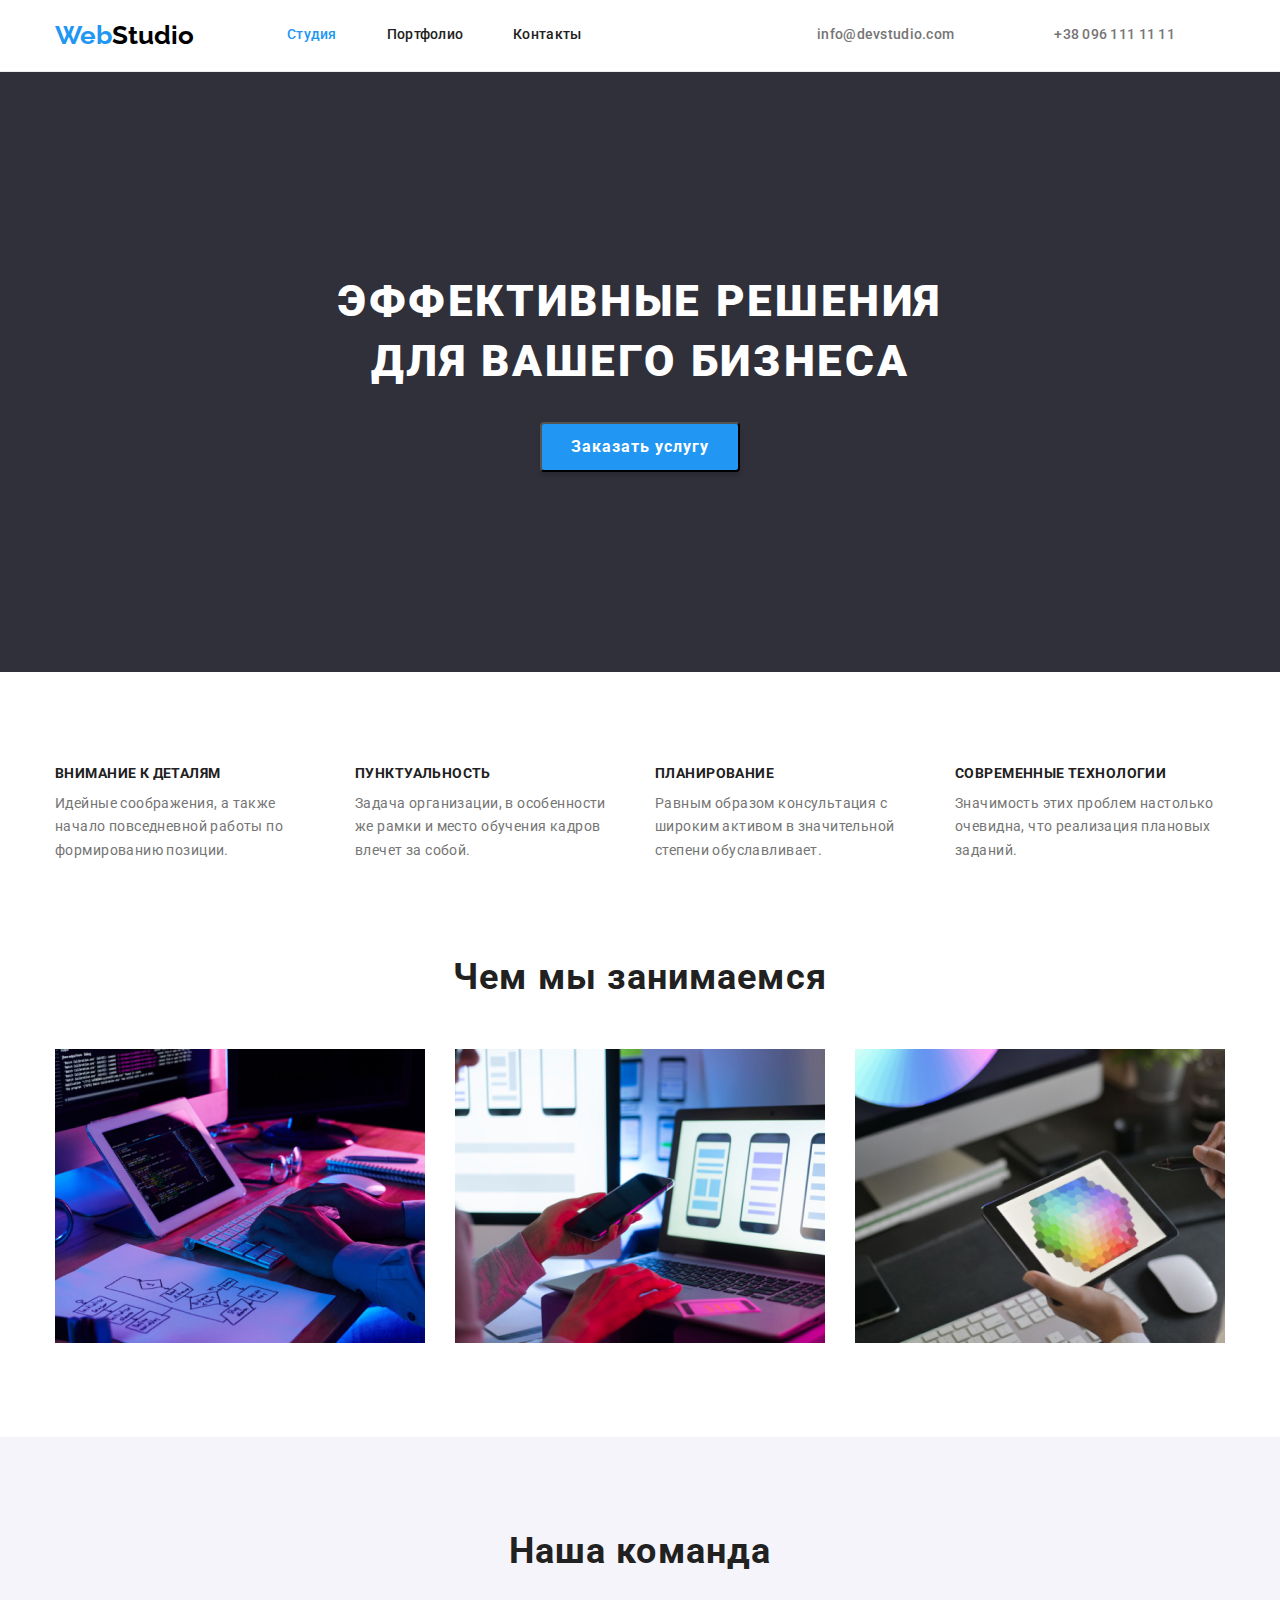
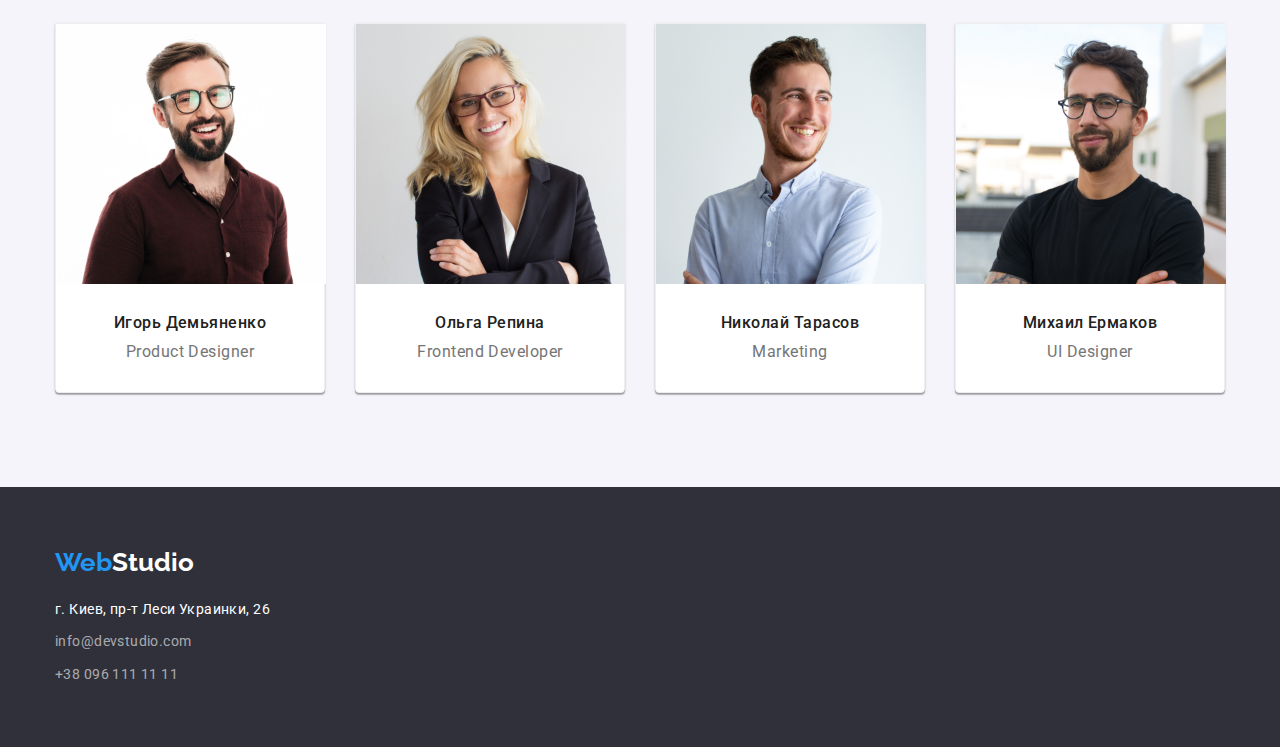
==== index.html @ 063180b9 "добавила свг" ====
<!DOCTYPE html>
<html lang="ru">

<head>
    <meta charset="UTF-8">
    <meta http-equiv="X-UA-Compatible" content="IE=edge">
    <meta name="viewport" content="width=device-width, initial-scale=1.0">
    <title>Document</title>
    <link rel="preconnect" href="https://fonts.googleapis.com">
    <link rel="preconnect" href="https://fonts.gstatic.com" crossorigin>
    <link
        href="https://fonts.googleapis.com/css2?family=Raleway:wght@700&family=Roboto:wght@400;500;700;900&display=swap"
        rel="stylesheet">
    <link rel="stylesheet"
        href="https://cdnjs.cloudflare.com/ajax/libs/modern-normalize/1.1.0/modern-normalize.min.css">
    <link rel="stylesheet" href="./css/styles.css">
</head>

<body>
    <!--Шапка-->
    <header class="header hdr">
        <div class="container main-nav">
            <nav class="navigation">
                <a class="logo" href="./index.html">Web<span class="logo2">Studio</span></a>
                <!--Навигация-->
                <ul class="site-nav list">
                    <li class="item"><a class="link element" href="./index.html"><span
                                class="item-link">Студия</span></a></li>
                    <li class="item"><a class="link element" href="./portfolio.html">Портфолио</a></li>
                    <li class="item"><a class="link element" href="">Контакты</a></li>
                </ul>
            </nav>
            <ul class="list-contact">
                <li class="link-contact"><a class="element" href="mailto:info@devstudio.com">info@devstudio.com</a></li>
                <li class="link-contact"><a class="element" href="tel:+380961111111">+38 096 111 11 11</a> </li>
            </ul>
        </div>

    </header>
    <!--Уникальный контент стр-->
    <main>
        <section class="hero">
            <div class="container">
                <h1 class="style-title">Эффективные решения </br> для вашего бизнеса</h1>
                <button class="btn-hero" type="button">Заказать услугу</button>
            </div>
        </section>
        </div>
        <section class="asset-section">
            <div class="container">
                <ul class="list asset">
                    <li class="item-asset">
                        <h3 class="item-title">Внимание к деталям</h3>
                        <p class="item-text">Идейные соображения, а также начало повседневной работы по формированию
                            позиции.</p>
                    </li>
                    <li class="item-asset">
                        <h3 class="item-title">Пунктуальность</h3>
                        <p class="item-text">Задача организации, в особенности же рамки и место обучения кадров влечет
                            за собой.</p>
                    </li>
                    <li class="item-asset">
                        <h3 class="item-title">Планирование</h3>
                        <p class="item-text">Равным образом консультация с широким активом в значительной степени
                            обуславливает.</p>
                    </li>
                    <li class="item-asset">
                        <h3 class="item-title">Современные технологии</h3>
                        <p class="item-text">Значимость этих проблем настолько очевидна, что реализация плановых
                            заданий.</p>
                    </li>
                </ul>
            </div>
        </section>
        <section>
            <div class="container">
                <h2 class="title-work">Чем мы занимаемся</h2>
                <div class="list-work">
                    <ul class="list asset">
                        <li class="item item-work">
                            <img class="" src="./images/img.jpg" alt="пример1" width="370">
                        </li>
                        <li class="item item-work">
                            <img class="" src="./images/img1.jpg" alt="пример2" width="370">
                        </li>
                        <li class="item item-work">
                            <img class="" src="./images/img2.jpg" alt="пример3" width="370">
                        </li>
                    </ul>
                </div>
            </div>
        </section>
        <section class="team-container">
            <div class="container">
                <h2 class="title-team">Наша команда</h2>

                <ul class="list flex-name">
                    <li class="item flex-border">
                        <img src="./images/imgk1.jpg" alt="ИгорьДемьяненко" width="270">
                        <div class="command-name">
                            <h3 class="list-name">Игорь Демьяненко</h3>
                            <p class="list-professional">Product Designer</p>
                        </div>
                    </li>
                    <li class="item flex-border">
                        <img src="./images/imgk2.jpg" alt="ОльгаРепина" width="270">
                        <div class="command-name">
                            <h3 class="list-name">Ольга Репина</h3>
                            <p class="list-professional">Frontend Developer</p>
                        </div>
                    </li>
                    <li class="item flex-border">
                        <img src="./images/imgk3.jpg" alt="НиколайТарасов" width="270">
                        <div class="command-name">
                            <h3 class="list-name">Николай Тарасов</h3>
                            <p class="list-professional">Marketing</p>
                        </div>
                    </li>
                    <li class="item flex-border">
                        <img src="./images/imgk4.jpg" alt="МихаилЕрмаков" width="270">
                        <div class="command-name">
                            <h3 class="list-name">Михаил Ермаков</h3>
                            <p class="list-professional">UI Designer</p>
                        </div>
                    </li>
                </ul>
            </div>
        </section>
    </main>

    <!--Футер-->

    <footer class="footer">
        <div class="container">
            <a class="logo" href="./index.html">Web<span class="logo-footer">Studio</span></a>
            <address>
                <ul class="list-address">
                    <li class="item"><a class="footer-item-address" href="https://goo.gl/maps/hENirar2RaaybkNg7"
                            target="_blank" rel="noopener noreferrer">г. Киев, пр-т
                            Леси Украинки, 26</a></li>
                    <li class="item"><a class="footer-item-contacts"
                            href="mailto:info@devstudio.com">info@devstudio.com</a></li>
                    <li class="item"><a class="footer-item-contacts" href="tel:+380961111111">+38 096 111 11 11</a></li>
                </ul>
            </address>
        </div>
    </footer>

</body>

</html>
---- css/styles.css ----
:root {
    --main-font: 'Roboto', sans-serif;
    --background-clr: #ffffff;
    --background-clr-ftr: #2F303A;
    --blue-clr-element: #2196F3;
    --main-clr-: #212121;
}

body {
    font-family: var(--main-font),
        sans-serif;
    color: var(--main-clr-);
    margin: 0;
}

a {
    text-decoration: none;
}

ul {
    padding: 0;
    margin: 0;

    list-style: none;
}

h1,
h2,
h3,
h4,
h5,
h6,
p {
    margin: 0;
}

header {
    border-bottom: 1px solid #ECECEC;
}

html {
    box-sizing: border-box;
}

*,
*::before,
*::after {
    box-sizing: inherit;
}

/* контейнер */
.container {
    width: 1200px;
    padding-left: 15px;
    padding-right: 15px;
    margin: 0 auto;


}

.portfolio {
    padding-top: 100px;
    padding-bottom: 94px;
}

.list-flex {
    display: flex;
    flex-wrap: wrap;
    margin-left: -30px;
    margin-top: -30px;
}

.list-flex>.flex-element {
    margin-left: 30px;
    margin-top: 30px;
    width: 370px;
    box-sizing: border-box;
    border: 1px solid #eeeeee
}

.item-progect {
    padding-top: 24px;
    padding-right: auto;
    padding-bottom: 20px;
    padding-left: 24px;

}

.container.list-asset {
    padding-top: 94px;
    padding-bottom: 94px;
}

.header {
    background-color: var(--background-clr)
}

.hdr {
    padding-top: 20px;
    padding-bottom: 20px;
}

.list {
    margin-top: 0px;
    margin-bottom: 0px;
    padding: 0px;
    display: flex;
    list-style: none;

}

.list-work {
    padding-bottom: 94px;
}

.item-work {
    width: 370px;
    display: inline-block;
}

.item-asset {
    width: 270px;
    padding-right: auto;
    padding-left: auto;
}

.asset {
    justify-content: space-between;
}

.asset-section {
    padding-top: 94px;
    padding-bottom: 94px;
}

.site-nav {
    display: flex;
}

.site-nav .list {
    display: flex;
    margin-right: 50px;
}

.site-nav .item {
    display: block;
}

.site-nav .item:not(:last-child) {
    margin-right: 50px;
}

.item {
    list-style: none;
}

/* лого */
.logo {
    font-family: 'Raleway';
    font-weight: 700;
    font-size: 26px;
    line-height: 1.19;
    color: #2196F3;
    text-decoration: none;
    margin-right: 93px;
}

.logo2 {
    color: #000;
}

/* шапка */
.site-nav .link {
    display: block;
    color: var(--main-clr-);
    font-weight: 500;
    font-size: 14px;
    line-height: 1.14;
    letter-spacing: 0.02em;
    text-decoration: none;
    text-transform: capitalize;
}

.main-nav {
    display: flex;
    align-items: center;
}

.navigation {
    display: flex;
    align-items: center;
}

.not-visible {
    visibility: hidden;
}

.item-link {
    color: #2196F3;
}

.link-contact {
    font-weight: 500;
    font-size: 14px;
    line-height: 1.14;
    letter-spacing: 0.02em;
    color: #757575;
    text-decoration: none;
    list-style: none;
    margin-right: 50px;
}

.list-contact {
    display: flex;
    align-items: center;
    margin-left: auto;
    margin-top: 0px;
    margin-bottom: 0px;
    padding-left: 0px;
}

.list-contact .link-contact+.link-contact {
    margin-left: 50px;
}

/* кнопки */

.btn-portfolio {
    display: inline-block;
    background: #F5F4FA;
    border-radius: 4px;
    font-weight: 500;
    font-size: 16px;
    line-height: 1.62;
    text-align: center;
    letter-spacing: 0.03em;
    color: #212121;
    text-decoration: none;
    font-family: inherit;
    cursor: pointer;
    padding: 6px 22px;
    border: none;
    margin-left: 8px;

}

.btn-portfolio:focus {
    background-color: #2196F3;
    color: #FFFFFF;
}

.btn-portfolio:hover {
    background-color: #2196F3;
    color: #ffffff;

}


.list-button {
    list-style: none;
    display: flex;
    margin-bottom: 50px;
    align-items: center;
    justify-content: center;
}

.element:hover {
    font-family: var(--main-font);
    font-weight: 500;
    font-size: 14px;
    line-height: 1.14;
    letter-spacing: 0.02em;
    color: var(--blue-clr-element);
    text-decoration: none;
}

.element {
    color: #757575;
    text-decoration: none;

}


/* примеры работ */
.flex-border {
    display: inline-block;
    width: 270px;
    background-color: #ffffff;
    box-sizing: border-box;
    border: 1px solid #eeeeee;
    margin-right: 30px;
    text-align: center;
    align-items: center;
    box-shadow: 0px 1px 3px rgba(0, 0, 0, 0.12), 0px 1px 1px rgba(0, 0, 0, 0.14), 0px 2px 1px rgba(0, 0, 0, 0.2);
    border-radius: 0px 0px 4px 4px;

}

.flex-name {
    display: flex;
    justify-content: space-between;
}

.team-container {
    background-color: #F5F4FA;
    padding-top: 94px;
    padding-bottom: 94px;
}

img {
    display: block;
}

.item-work :not(:last-child) {
    margin-right: 0px;
}

.item-project {
    font-weight: 700;
    font-size: 18px;
    line-height: 2;
    letter-spacing: 0.06em;
    color: var(--main-clr-);
}

.item-option {
    font-size: 16px;
    line-height: 1.87;
    letter-spacing: 0.03em;
    color: #757575;
}

.title-work {
    font-weight: 700;
    font-size: 36px;
    line-height: 1.16;
    text-align: center;
    letter-spacing: 0.03em;
    color: var(--main-clr-);
    margin-top: 0px;
    margin-bottom: 50px;
}

.title-team {
    font-weight: 700;
    font-size: 36px;
    line-height: 1.16;
    text-align: center;
    letter-spacing: 0.03em;
    color: var(--main-clr-);
    margin: 0;
    margin-bottom: 50px;
}

.list-name {
    font-weight: 500;
    font-size: 16px;
    line-height: 1.18;
    letter-spacing: 0.03em;
    color: var(--main-clr-);
    margin-top: 0px;
    margin-bottom: 10px;
}

.list-professional {
    font-size: 16px;
    line-height: 1.18;
    letter-spacing: 0.03em;
    color: #757575;
    margin-top: 0px;
    margin-bottom: 0px;
}

.command-name {
    padding-top: 30px;
    padding-bottom: 30px;
}

/* главная */
.h1 {
    margin-left: auto;
    margin-right: auto;
}

.hero {
    background: #2F303A;
    margin-top: 0;
    margin-bottom: 0px;
    padding-top: 200px;
    padding-bottom: 200px;
    text-align: center;
}

.btn-hero {
    width: 200px;
    height: 50px;
    left: 700px;
    top: 430px;
    box-shadow: 0px 4px 4px rgba(0, 0, 0, 0.15);
    border-radius: 4px;
    background: var(--blue-clr-element);
    font-weight: 700;
    font-size: 16px;
    line-height: 1.87;
    text-align: center;
    align-items: center;
    display: inline-block;
    letter-spacing: 0.06em;
    color: #FFFFFF;
    margin-top: 30px;
    margin-left: auto;
    margin-right: auto;
}

.btn-hero:hover {
    font-weight: 500;
    font-size: 14px;
    line-height: 1.14;
    letter-spacing: 0.02em;
    background-color: #2196F3;
    text-decoration: none;
}

.btn-hero:focus {
    background-color: #2196F3;
    border-radius: 4px;
    font-weight: 500;
    font-size: 16px;
    line-height: 1.62;
    text-align: center;
    letter-spacing: 0.03em;
    color: #FFFFFF;
}

.style-title {
    font-weight: 900;
    font-size: 44px;
    line-height: 1.36;
    text-align: center;
    letter-spacing: 0.06em;
    text-transform: uppercase;
    color: #FFFFFF;
    margin-top: 0px;
    margin-right: auto;
    margin-left: auto;

}

/* достоинства */

.item-title {
    font-weight: 700;
    font-size: 14px;
    line-height: 1.14;
    letter-spacing: 0.03em;
    text-transform: uppercase;
    margin-top: 0px;
    margin-bottom: 10px;

    color: var(--main-clr-);
}

.item-text {
    font-size: 14px;
    line-height: 1.71;
    letter-spacing: 0.03em;
    color: #757575;
    margin-top: 0px;
    margin-bottom: 0px;
}

/* футер */
.footer {
    background: var(--background-clr-ftr);
    padding-top: 60px;
    padding-bottom: 60px;
}

.logo-footer {
    color: #ffffff;
}

address {
    font-style: normal;
}

.list-address {
    padding-left: 0px;
    margin-top: 20px;
    margin-bottom: 0px;
    text-align: left;

}

.list-address>.item:not(:last-child) {
    margin-bottom: 9px;
}

.footer-item-address {
    font-size: 14px;
    line-height: 1.71;
    letter-spacing: 0.03em;
    color: #FFFFFF;
    text-decoration: none;
}

.footer-item-contacts {
    font-style: normal;
    font-size: 14px;
    line-height: 1.71;
    letter-spacing: 0.03em;
    color: rgba(255, 255, 255, 0.6);
    text-decoration: none;
}
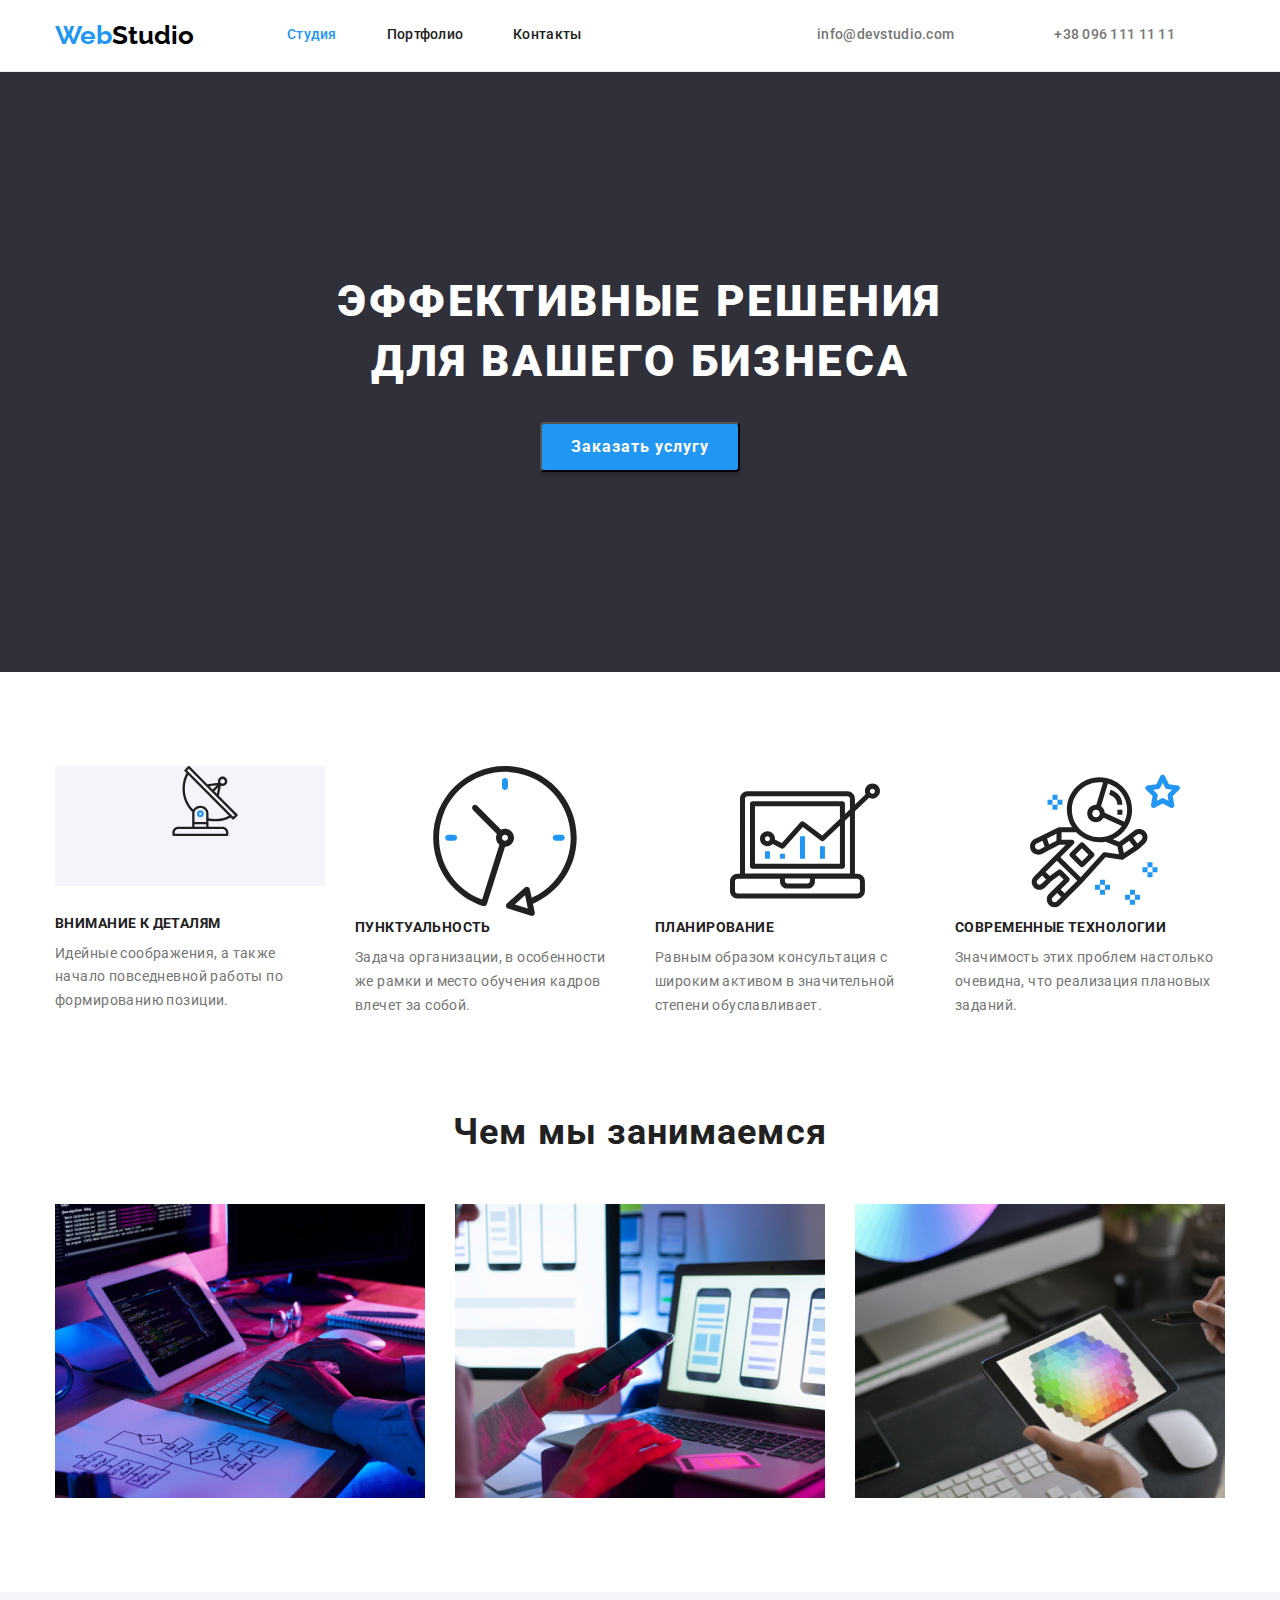
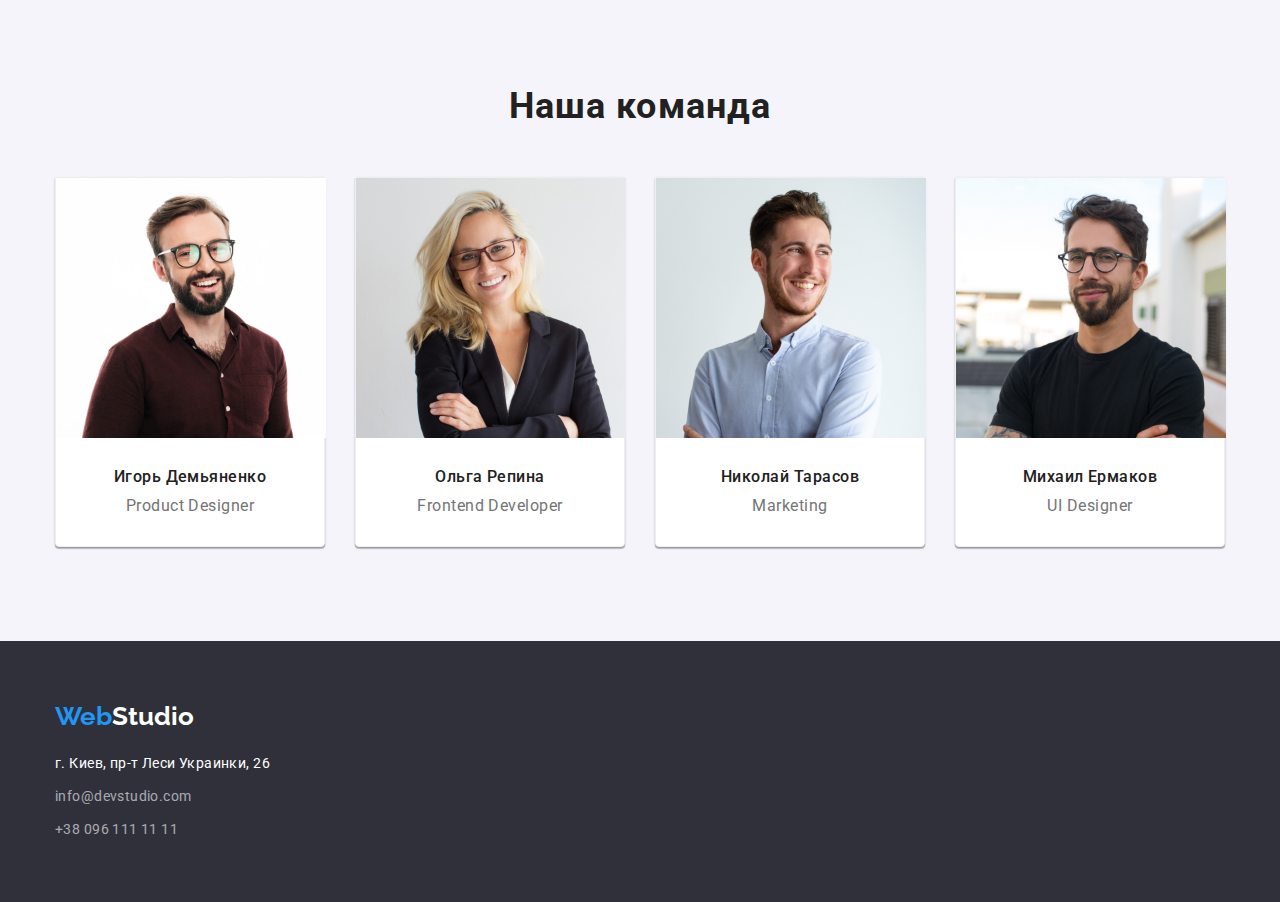
==== commit 7076fb87: "добавила спрайт" ====
--- a/index.html
+++ b/index.html
@@ -50,21 +50,35 @@
             <div class="container">
                 <ul class="list asset">
                     <li class="item-asset">
+                        <div class="icon">
+                        <svg class="icon-ant" whidth="65px" height="70px" >
+                            <use href="./images/symbol-defs.svg#icon-antenna-1" ></use>
+                        </svg>
+                        </div>
                         <h3 class="item-title">Внимание к деталям</h3>
                         <p class="item-text">Идейные соображения, а также начало повседневной работы по формированию
                             позиции.</p>
                     </li>
                     <li class="item-asset">
+                        <svg class="">
+                            <use href="./images/symbol-defs.svg#icon-clocknew-1"></use>
+                        </svg>
                         <h3 class="item-title">Пунктуальность</h3>
                         <p class="item-text">Задача организации, в особенности же рамки и место обучения кадров влечет
                             за собой.</p>
                     </li>
                     <li class="item-asset">
+                        <svg class="">
+                            <use href="./images/symbol-defs.svg#icon-diagram-1"></use>
+                        </svg>
                         <h3 class="item-title">Планирование</h3>
                         <p class="item-text">Равным образом консультация с широким активом в значительной степени
                             обуславливает.</p>
                     </li>
                     <li class="item-asset">
+                        <svg class="">
+                            <use href="./images/symbol-defs.svg#icon-astronaut-1"></use>
+                        </svg>
                         <h3 class="item-title">Современные технологии</h3>
                         <p class="item-text">Значимость этих проблем настолько очевидна, что реализация плановых
                             заданий.</p>
--- a/css/styles.css
+++ b/css/styles.css
@@ -122,6 +122,13 @@
     width: 270px;
     padding-right: auto;
     padding-left: auto;
+}
+/* иконки */
+.icon {
+    background-color:#F5F4FA;
+    width: 270px;
+    height: 120px;
+    margin-bottom: 30px;
 }
 
 .asset {
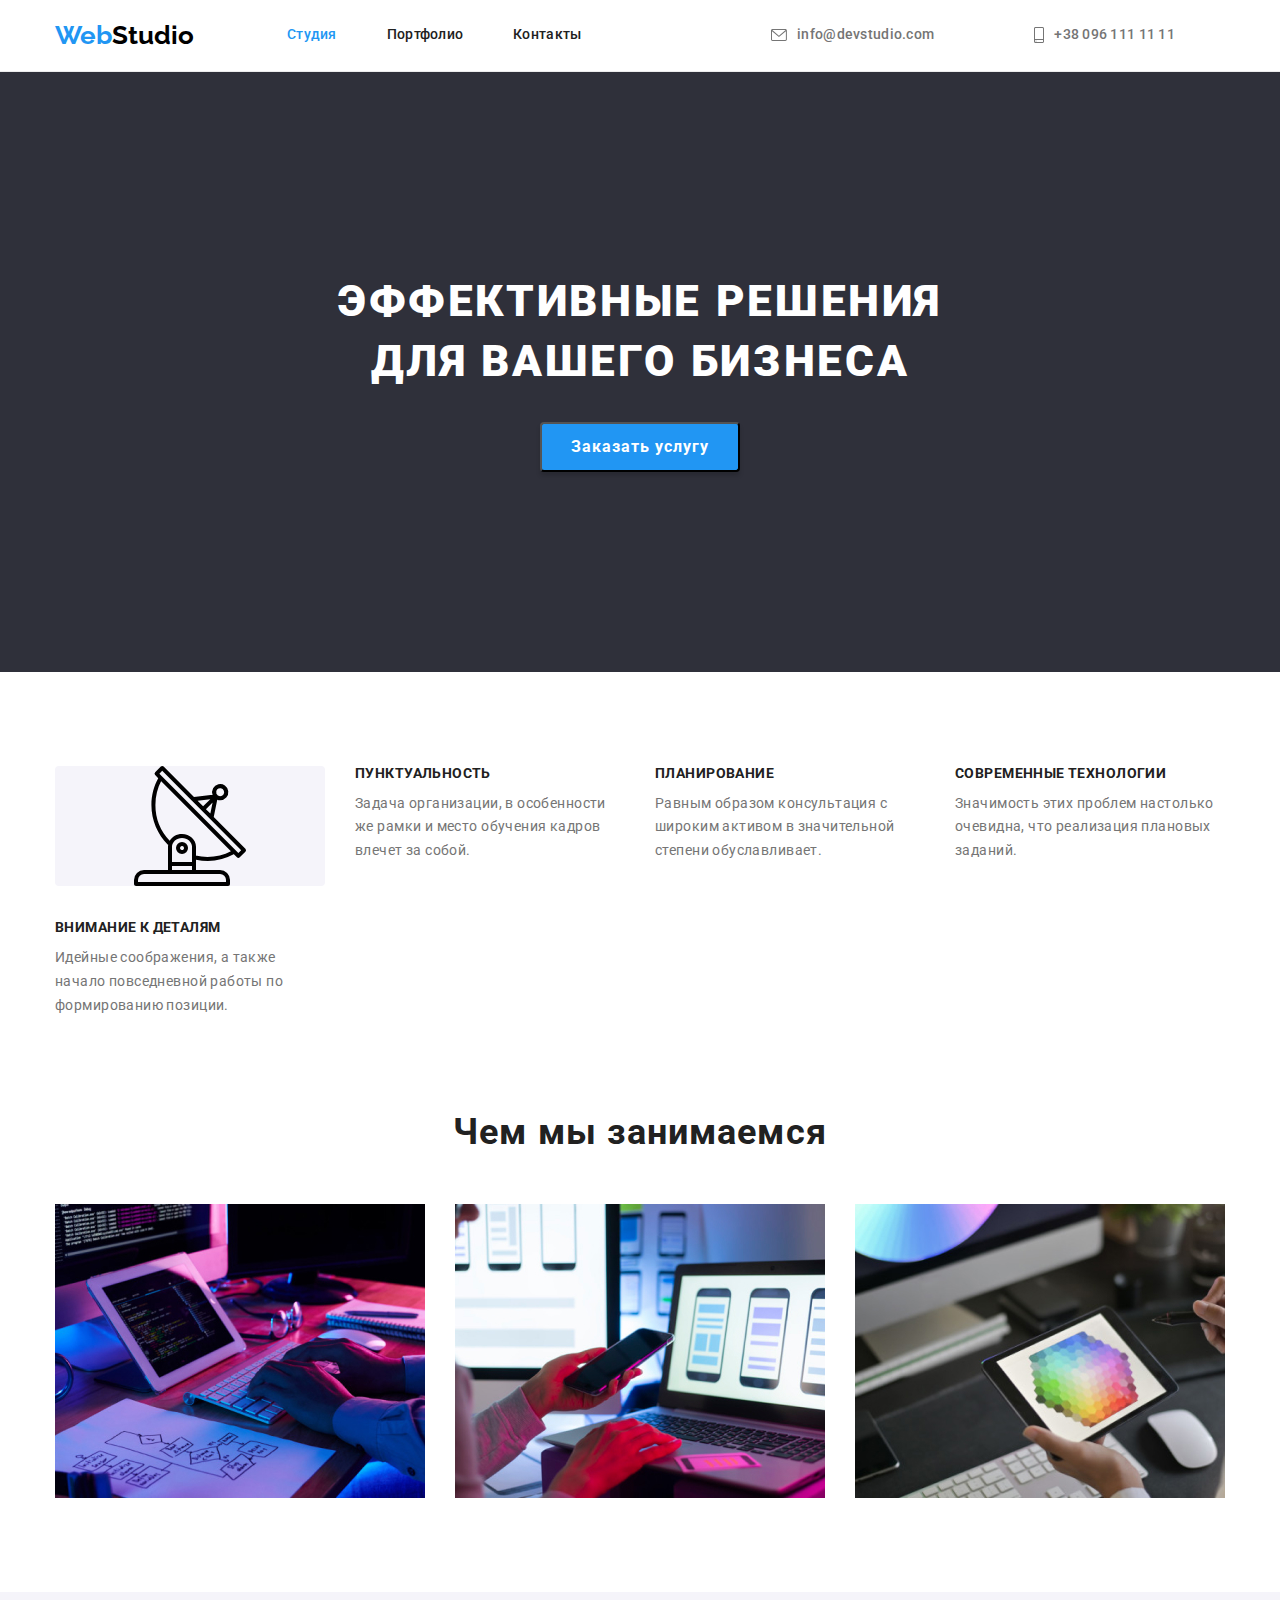
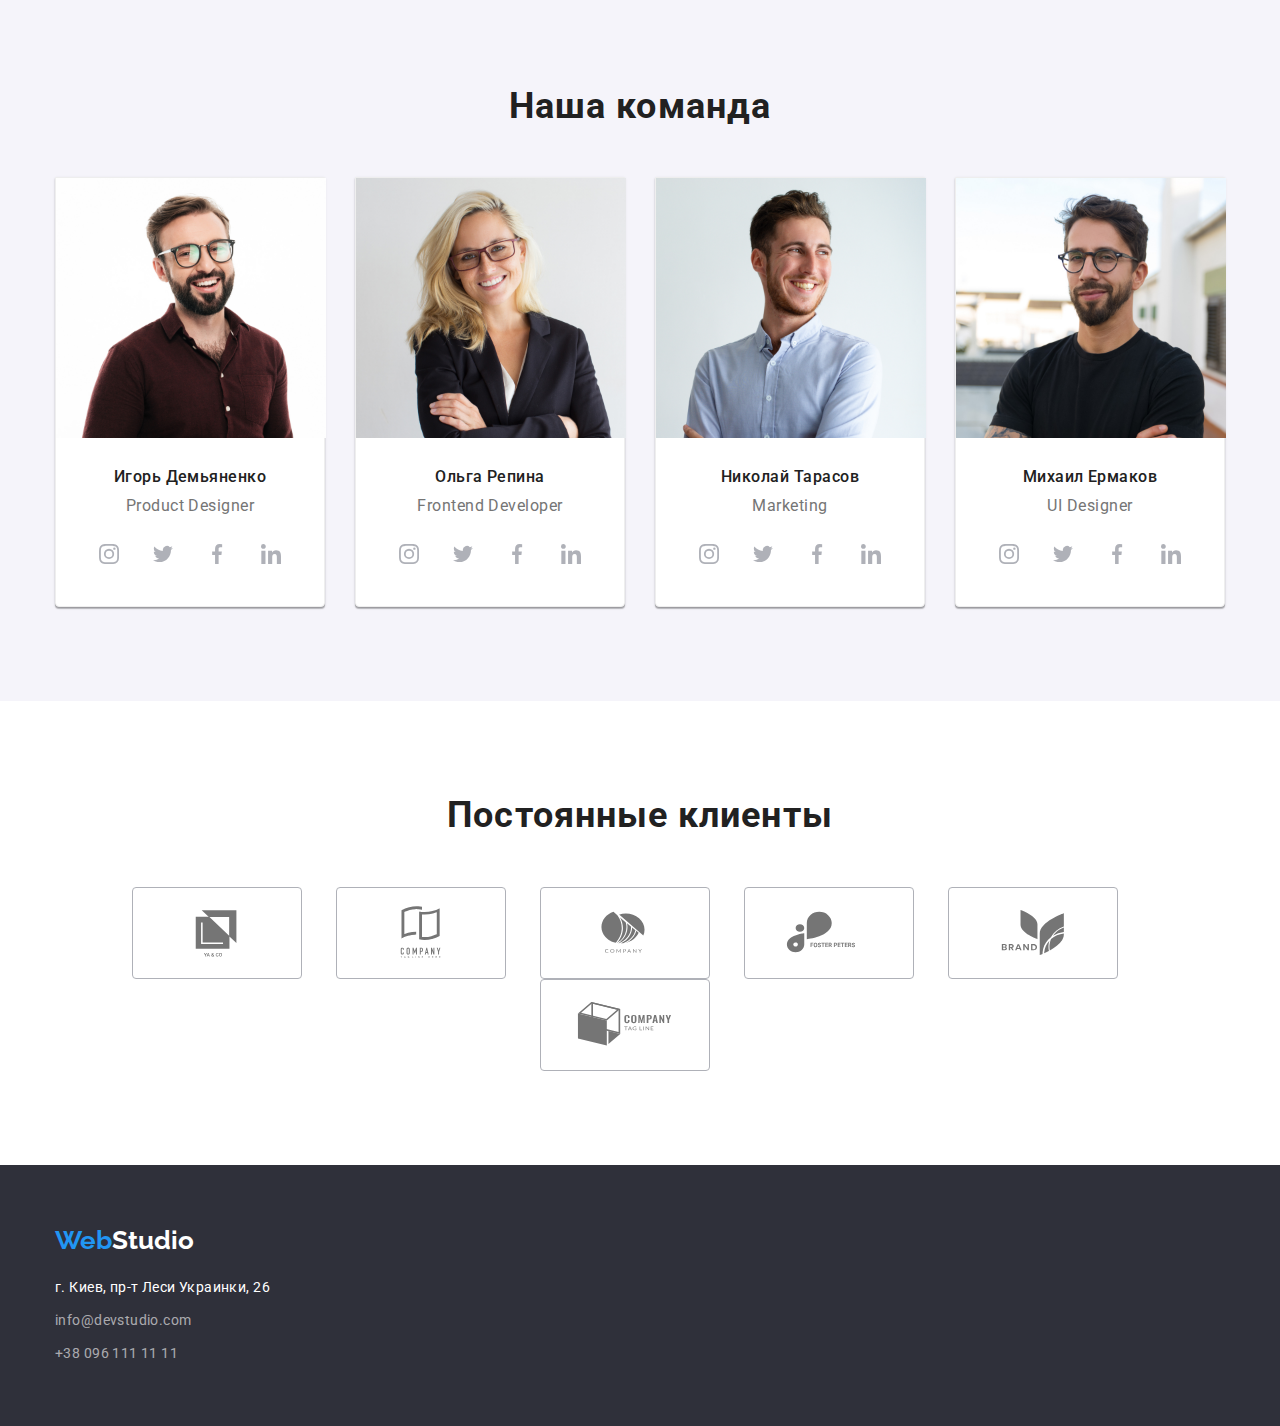
==== commit d5541d6b: "секция постоянные клиенты" ====
--- a/index.html
+++ b/index.html
@@ -30,9 +30,17 @@
                     <li class="item"><a class="link element" href="">Контакты</a></li>
                 </ul>
             </nav>
-            <ul class="list-contact">
-                <li class="link-contact"><a class="element" href="mailto:info@devstudio.com">info@devstudio.com</a></li>
-                <li class="link-contact"><a class="element" href="tel:+380961111111">+38 096 111 11 11</a> </li>
+            <ul class="list-contact main-cntct">
+                <li class="link-contact cntck">
+                    <a class="element " href="mailto:info@devstudio.com">
+                    <svg class="contact" width="16" height="12">
+                        <use href="/images/icons.svg#icon-envelope" rel="noopener noreferrer" ></use>
+                    </svg>info@devstudio.com</a></li>
+                <li class="link-contact cntct">
+                    <a class="element" href="tel:+380961111111">
+                    <svg class="contact" width="10" height="16">
+                        <use href="./images/icons.svg#icon-smartphone" rel="noopener noreferrer"></use>
+                    </svg>+38 096 111 11 11</a></li>
             </ul>
         </div>
 
@@ -50,35 +58,28 @@
             <div class="container">
                 <ul class="list asset">
                     <li class="item-asset">
-                        <div class="icon">
-                        <svg class="icon-ant" whidth="65px" height="70px" >
-                            <use href="./images/symbol-defs.svg#icon-antenna-1" ></use>
-                        </svg>
-                        </div>
+                        <a class="asset-lst">
+                            <svg class="asset-link" width="270" height="120">
+                                <use href="./images/icons.svg#icon-antenna">
+                        
+                                </use>
+                            </svg>
+                        </a>
                         <h3 class="item-title">Внимание к деталям</h3>
                         <p class="item-text">Идейные соображения, а также начало повседневной работы по формированию
                             позиции.</p>
                     </li>
                     <li class="item-asset">
-                        <svg class="">
-                            <use href="./images/symbol-defs.svg#icon-clocknew-1"></use>
-                        </svg>
                         <h3 class="item-title">Пунктуальность</h3>
                         <p class="item-text">Задача организации, в особенности же рамки и место обучения кадров влечет
                             за собой.</p>
                     </li>
                     <li class="item-asset">
-                        <svg class="">
-                            <use href="./images/symbol-defs.svg#icon-diagram-1"></use>
-                        </svg>
                         <h3 class="item-title">Планирование</h3>
                         <p class="item-text">Равным образом консультация с широким активом в значительной степени
                             обуславливает.</p>
                     </li>
                     <li class="item-asset">
-                        <svg class="">
-                            <use href="./images/symbol-defs.svg#icon-astronaut-1"></use>
-                        </svg>
                         <h3 class="item-title">Современные технологии</h3>
                         <p class="item-text">Значимость этих проблем настолько очевидна, что реализация плановых
                             заданий.</p>
@@ -114,6 +115,36 @@
                         <div class="command-name">
                             <h3 class="list-name">Игорь Демьяненко</h3>
                             <p class="list-professional">Product Designer</p>
+                            <ul class="socials link">
+                                <li class="socials-item">
+                                    <a class="socials-link link" href="" target="_blank" rel="noopener noreferrer" aria-label="иконка Instagram">
+                                        <svg width="20" height="20">
+                                            <use class="socials-icon" href="./images/icons.svg#icon-instagram"></use>
+                                        </svg>
+                                    </a>
+                                </li>
+                                <li class="socials-item">
+                                    <a class="socials-link link" href="" target="_blank" rel="noopener noreferrer" aria-label="иконка Twitter">
+                                        <svg width="20" height="20">
+                                            <use class="socials-icon" href="./images/icons.svg#icon-twitter"></use>
+                                        </svg>
+                                    </a>
+                                </li>
+                                <li class="socials-item">
+                                    <a class="socials-link link" href="" target="_blank" rel="noopener noreferrer" aria-label="иконка Facebook">
+                                        <svg width="20" height="20">
+                                            <use class="socials-icon" href="./images/icons.svg#icon-facebook"></use>
+                                        </svg>
+                                    </a>
+                                </li>
+                                <li class="socials-item">
+                                    <a class="socials-link link" href="" target="_blank" rel="noopener noreferrer" aria-label="иконка LinkedIn">
+                                        <svg width="20" height="20">
+                                            <use class="socials-icon" href="./images/icons.svg#icon-linkedin"></use>
+                                        </svg>
+                                    </a>
+                                </li>
+                            </ul>
                         </div>
                     </li>
                     <li class="item flex-border">
@@ -121,6 +152,36 @@
                         <div class="command-name">
                             <h3 class="list-name">Ольга Репина</h3>
                             <p class="list-professional">Frontend Developer</p>
+                            <ul class="socials link">
+                                <li class="socials-item">
+                                    <a class="socials-link link" href="" target="_blank" rel="noopener noreferrer" aria-label="иконка Instagram">
+                                        <svg width="20" height="20">
+                                            <use class="socials-icon" href="./images/icons.svg#icon-instagram"></use>
+                                        </svg>
+                                    </a>
+                                </li>
+                                <li class="socials-item">
+                                    <a class="socials-link link" href="" target="_blank" rel="noopener noreferrer" aria-label="иконка Twitter">
+                                        <svg width="20" height="20">
+                                            <use class="socials-icon" href="./images/icons.svg#icon-twitter"></use>
+                                        </svg>
+                                    </a>
+                                </li>
+                                <li class="socials-item">
+                                    <a class="socials-link link" href="" target="_blank" rel="noopener noreferrer" aria-label="иконка Facebook">
+                                        <svg width="20" height="20">
+                                            <use class="socials-icon" href="./images/icons.svg#icon-facebook"></use>
+                                        </svg>
+                                    </a>
+                                </li>
+                                <li class="socials-item">
+                                    <a class="socials-link link" href="" target="_blank" rel="noopener noreferrer" aria-label="иконка LinkedIn">
+                                        <svg width="20" height="20">
+                                            <use class="socials-icon" href="./images/icons.svg#icon-linkedin"></use>
+                                        </svg>
+                                    </a>
+                                </li>
+                            </ul>
                         </div>
                     </li>
                     <li class="item flex-border">
@@ -128,6 +189,36 @@
                         <div class="command-name">
                             <h3 class="list-name">Николай Тарасов</h3>
                             <p class="list-professional">Marketing</p>
+                            <ul class="socials link">
+                                <li class="socials-item">
+                                    <a class="socials-link link" href="" target="_blank" rel="noopener noreferrer" aria-label="иконка Instagram">
+                                        <svg width="20" height="20">
+                                            <use class="socials-icon" href="./images/icons.svg#icon-instagram"></use>
+                                        </svg>
+                                    </a>
+                                </li>
+                                <li class="socials-item">
+                                    <a class="socials-link link" href="" target="_blank" rel="noopener noreferrer" aria-label="иконка Twitter">
+                                        <svg width="20" height="20">
+                                            <use class="socials-icon" href="./images/icons.svg#icon-twitter"></use>
+                                        </svg>
+                                    </a>
+                                </li>
+                                <li class="socials-item">
+                                    <a class="socials-link link" href="" target="_blank" rel="noopener noreferrer" aria-label="иконка Facebook">
+                                        <svg width="20" height="20">
+                                            <use class="socials-icon" href="./images/icons.svg#icon-facebook"></use>
+                                        </svg>
+                                    </a>
+                                </li>
+                                <li class="socials-item">
+                                    <a class="socials-link link" href="" target="_blank" rel="noopener noreferrer" aria-label="иконка LinkedIn">
+                                        <svg width="20" height="20">
+                                            <use class="socials-icon" href="./images/icons.svg#icon-linkedin"></use>
+                                        </svg>
+                                    </a>
+                                </li>
+                            </ul>
                         </div>
                     </li>
                     <li class="item flex-border">
@@ -135,7 +226,92 @@
                         <div class="command-name">
                             <h3 class="list-name">Михаил Ермаков</h3>
                             <p class="list-professional">UI Designer</p>
+                            <ul class="socials link">
+                                <li class="socials-item">
+                                    <a class="socials-link link" href="" target="_blank" rel="noopener noreferrer" aria-label="иконка Instagram">
+                                        <svg width="20" height="20">
+                                            <use class="socials-icon" href="./images/icons.svg#icon-instagram"></use>
+                                        </svg>
+                                    </a>
+                                </li>
+                                <li class="socials-item">
+                                    <a class="socials-link link" href="" target="_blank" rel="noopener noreferrer" aria-label="иконка Twitter">
+                                        <svg width="20" height="20">
+                                            <use class="socials-icon" href="./images/icons.svg#icon-twitter"></use>
+                                        </svg>
+                                    </a>
+                                </li>
+                                <li class="socials-item">
+                                    <a class="socials-link link" href="" target="_blank" rel="noopener noreferrer" aria-label="иконка Facebook">
+                                        <svg width="20" height="20">
+                                            <use class="socials-icon" href="./images/icons.svg#icon-facebook"></use>
+                                        </svg>
+                                    </a>
+                                </li>
+                                <li class="socials-item">
+                                    <a class="socials-link link" href="" target="_blank" rel="noopener noreferrer" aria-label="иконка LinkedIn">
+                                        <svg width="20" height="20">
+                                            <use class="socials-icon" href="./images/icons.svg#icon-linkedin"></use>
+                                        </svg>
+                                    </a>
+                                </li>
+                            </ul>
                         </div>
+                    </li>
+                </ul>
+            </div>
+        </section>
+        <section class="client-container">
+            <div class="container">
+                <h2 class="title-client">Постоянные клиенты</h2>
+                <ul class="clients">
+                    <li class="clients-item">
+                        <a class="clients-link" href="" >
+                            <svg class="clients-icon" width="106" height="60" >
+                                <use href="./images/icons.svg#icon-Logo1">
+                                </use>
+                            </svg>
+                        </a>
+                    </li>
+                    <li class="clients-item">
+                        <a class="clients-link" href="" >
+                        <svg class="clients-icon" width="106" height="60">
+                            <use href="./images/icons.svg#icon-logo2 ">
+                            </use>
+                        </svg>
+                    </a>
+                    </li>
+                    <li class="clients-item">
+                        <a class="clients-link" href="">
+                            <svg class="clients-icon" width="106" height="60">
+                                <use href="./images/icons.svg#icon-Logo3">
+                                </use>
+                            </svg>
+                        </a>
+                    </li>
+                    <li class="clients-item">
+                        <a class="clients-link" href="">
+                            <svg class="clients-icon" width="106" height="60">
+                                <use href="./images/icons.svg#icon-Logo4">
+                                </use>
+                            </svg>
+                        </a>
+                    </li>
+                    <li class="clients-item">
+                        <a class="clients-link" href="">
+                            <svg class="clients-icon" width="106" height="60">
+                            <use href="./images/icons.svg#icon-Logo5">
+                            </use>
+                            </svg>
+                        </a>
+                    </li>
+                    <li class="clients-item">
+                        <a class="clients-link" href="">
+                            <svg class="clients-icon" width="106" height="60">
+                                <use href="./images/icons.svg#icon-Logo6">
+                                </use>
+                            </svg>
+                        </a>
                     </li>
                 </ul>
             </div>
--- a/css/styles.css
+++ b/css/styles.css
@@ -123,14 +123,18 @@
     padding-right: auto;
     padding-left: auto;
 }
-/* иконки */
-.icon {
+/* про нас */
+/* .icon {
     background-color:#F5F4FA;
     width: 270px;
     height: 120px;
     margin-bottom: 30px;
-}
-
+} */
+.asset-link {
+    background-color: #F5F4FA;
+    border-radius: 4px;
+    margin-bottom: 30px;
+}
 .asset {
     justify-content: space-between;
 }
@@ -229,7 +233,23 @@
 .list-contact .link-contact+.link-contact {
     margin-left: 50px;
 }
-
+.main-cntct {
+    display: flex;
+    align-items: center;
+}
+
+.element { 
+    display: flex;
+    align-items: center;
+    fill: #757575;
+}
+.contact {
+    margin-right: 10px;
+}
+.contact:hover,
+.contact:focus {
+    fill: #2196F3;
+}
 /* кнопки */
 
 .btn-portfolio {
@@ -375,14 +395,48 @@
     letter-spacing: 0.03em;
     color: #757575;
     margin-top: 0px;
-    margin-bottom: 0px;
+    margin-bottom: 16px;
 }
 
 .command-name {
     padding-top: 30px;
     padding-bottom: 30px;
 }
-
+.socials {
+    display: flex;
+    justify-content: center;
+    align-items: center;
+}
+.socials-link {
+    display: flex;
+    justify-content: center;
+    align-items: center;
+    width: 44px;
+    height: 44px;
+    background-color: #FFFFFF;
+    border-radius: 50%;
+
+
+}
+.socials-icon {
+    fill:#AFB1B8;
+}
+.socials-item:not(:last-child) {
+    margin-right: 10px;
+}
+.socials-link:hover .socials-icon {
+    fill: #FFFFFF;
+}
+.socials-link:focus .socials-icon {
+    fill: #FFFFFF;
+}
+
+.socials-link:hover{
+    background-color: #2196F3;
+}
+.socials-link:focus {
+    background-color: #2196F3;
+}
 /* главная */
 .h1 {
     margin-left: auto;
@@ -475,7 +529,54 @@
     margin-top: 0px;
     margin-bottom: 0px;
 }
-
+/* постоянные клиенты */
+.client-container {
+    margin-top: 0px;
+    margin-bottom: 0px;
+    padding-top: 94px;
+    padding-left: auto;
+    padding-bottom: 94px;
+    padding-right: auto;
+    text-align: center;
+}
+.title-client {
+    font-weight: 700;
+    font-size: 36px;
+    line-height: 1.16;
+    text-align: center;
+    letter-spacing: 0.03em;
+    margin-bottom: 50px;
+}
+.clients-item {
+    display: inline-block;
+}
+
+
+.clients-link {
+    display: flex;
+    align-items: center;
+    justify-content: center;
+    width: 170px;
+    height: 92px;
+    border: 1px solid #AFB1B8;
+    border-radius: 4px;
+    margin-right: 30px;
+    
+}
+.clients-link:not(:last-child) {
+    margin-right: 0px;
+}
+.clients-link:focus,
+.clients-link:hover {
+    border-color: #2196F3;
+}
+.clients-icon:focus,
+.clients-icon:hover { 
+    fill: #2196F3;
+}
+.clients-icon {
+    fill: #757575;
+}
 /* футер */
 .footer {
     background: var(--background-clr-ftr);
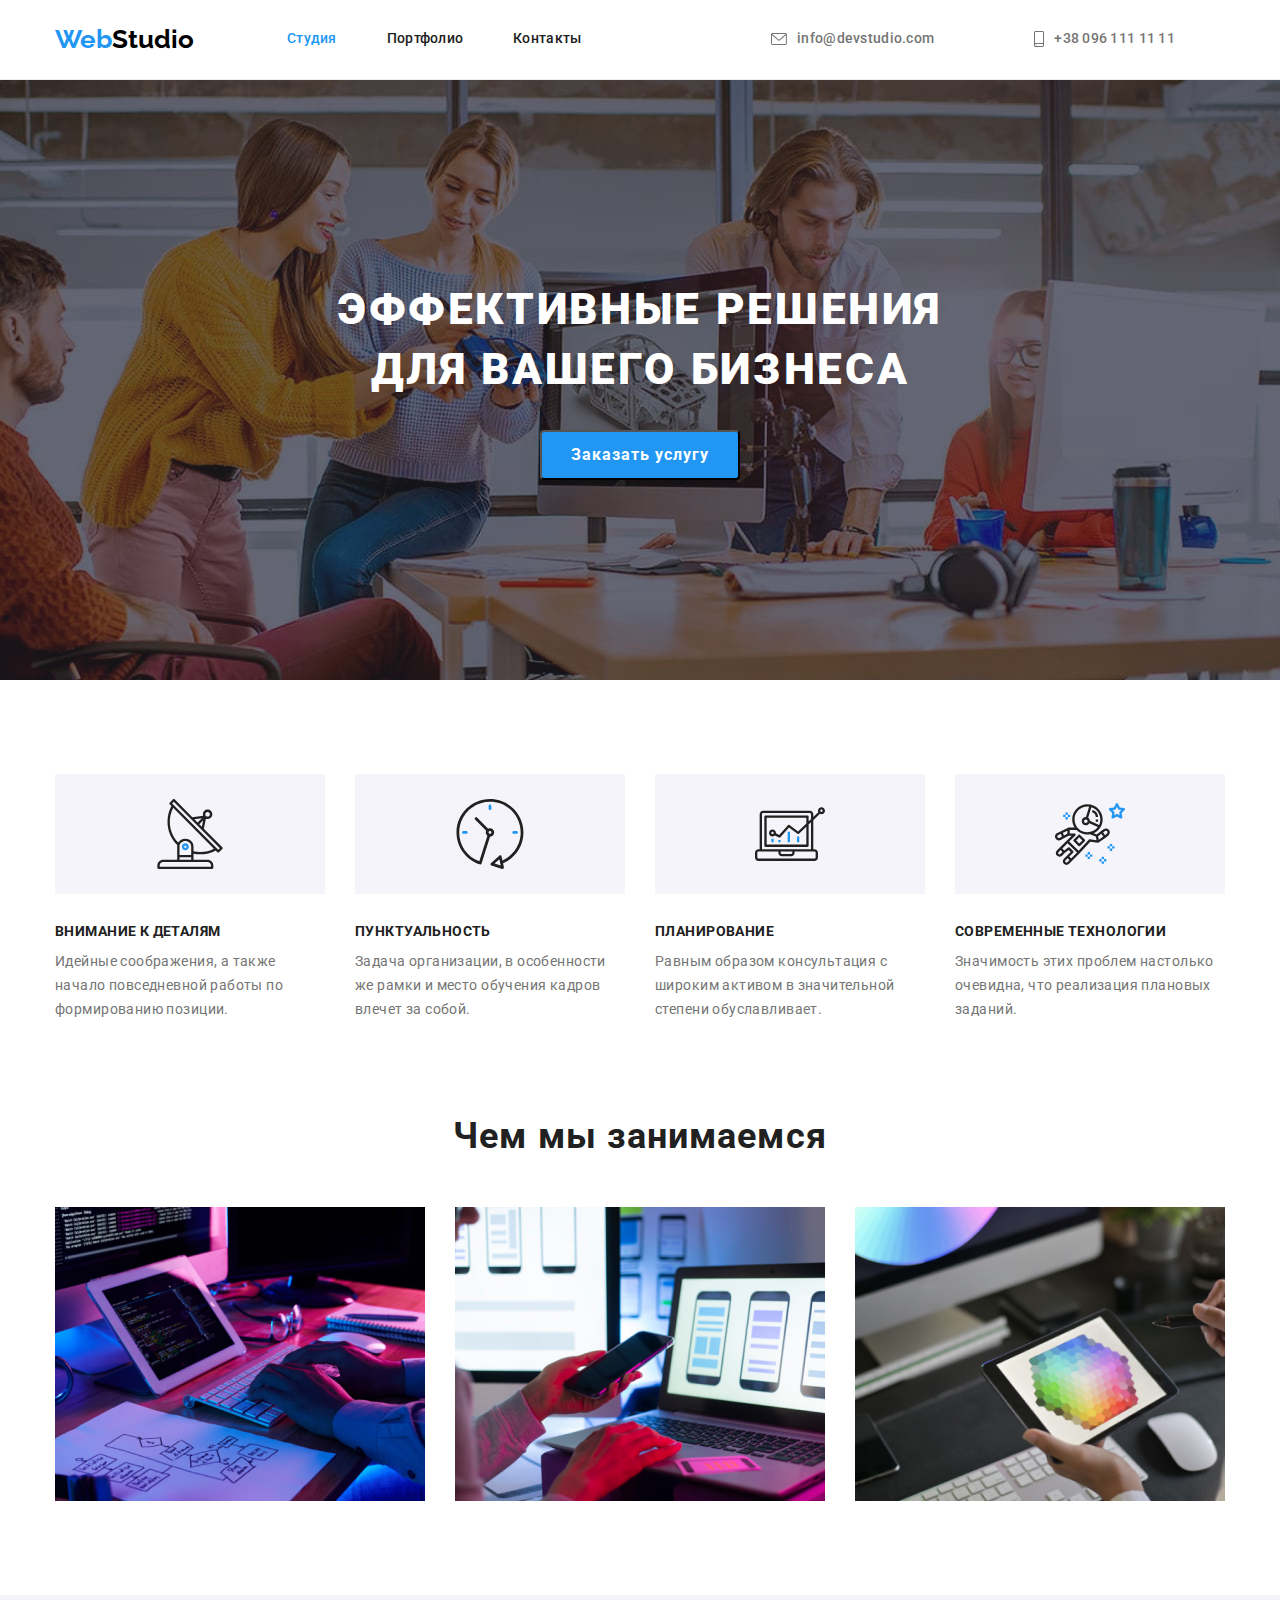
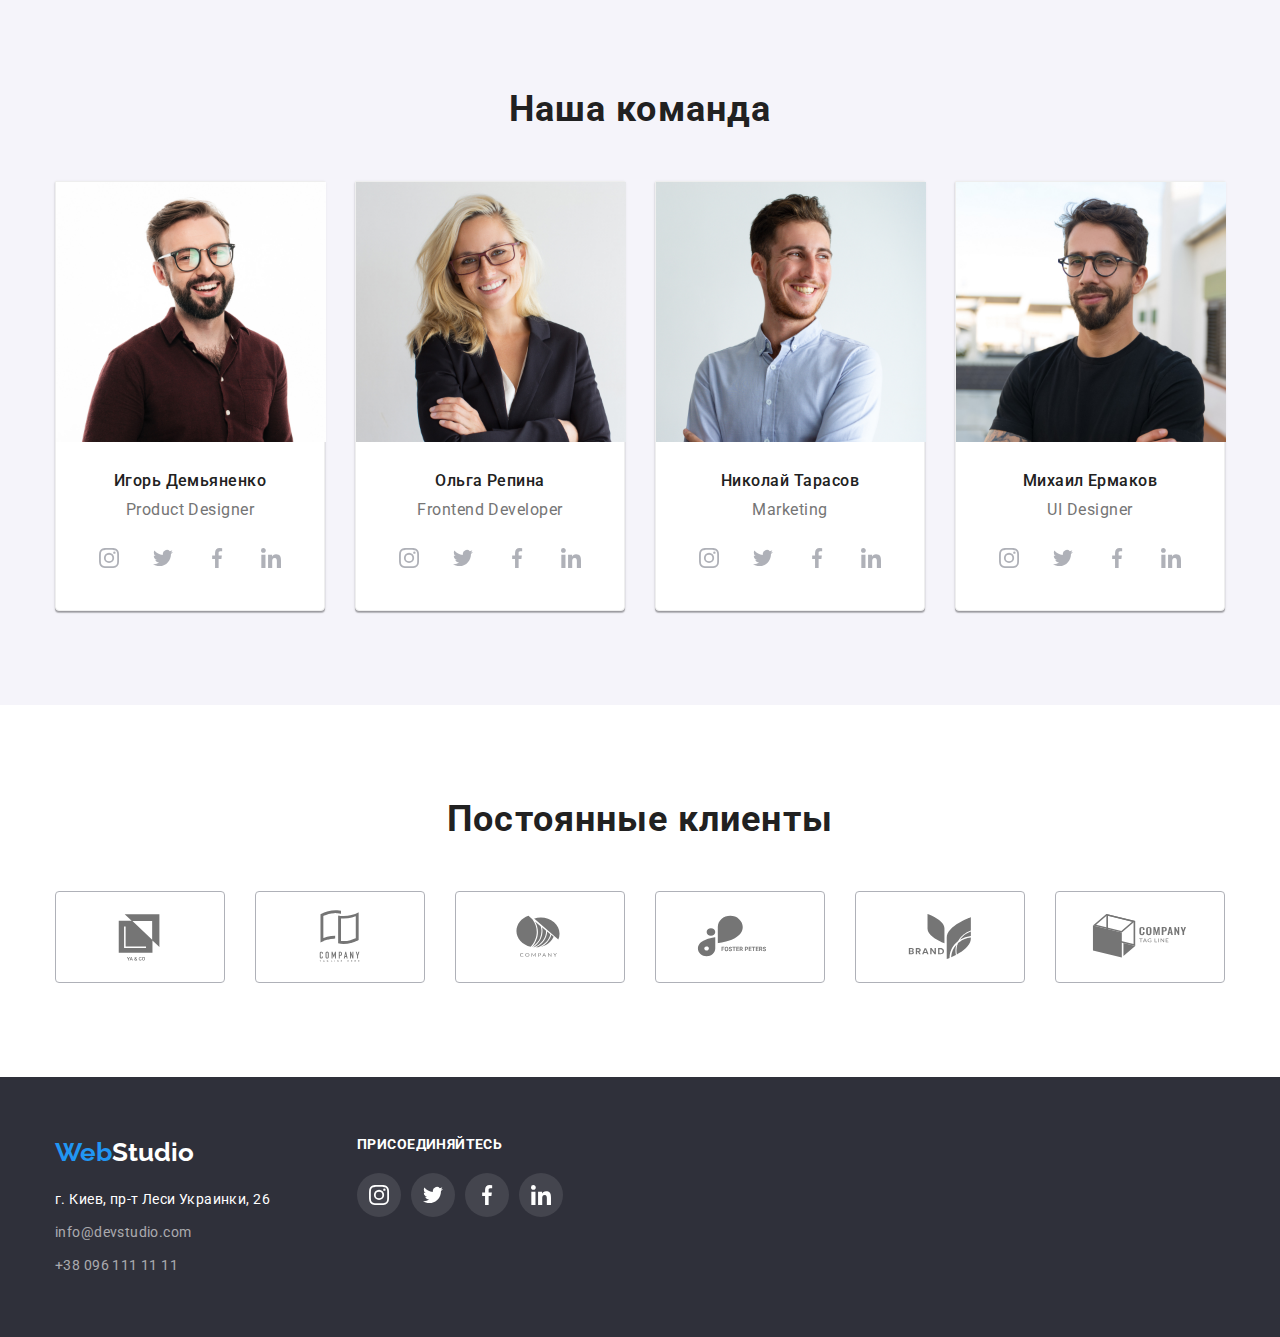
==== commit 4cdfd2b0: "закончила дз" ====
--- a/index.html
+++ b/index.html
@@ -47,8 +47,8 @@
     </header>
     <!--Уникальный контент стр-->
     <main>
-        <section class="hero">
-            <div class="container">
+        <section class="hero main-photo">
+            <div class="container overlay">
                 <h1 class="style-title">Эффективные решения </br> для вашего бизнеса</h1>
                 <button class="btn-hero" type="button">Заказать услугу</button>
             </div>
@@ -58,10 +58,9 @@
             <div class="container">
                 <ul class="list asset">
                     <li class="item-asset">
-                        <a class="asset-lst">
-                            <svg class="asset-link" width="270" height="120">
-                                <use href="./images/icons.svg#icon-antenna">
-                        
+                        <a class="asset-link">
+                            <svg class="asset-icon" width="70" heidht="70" >
+                                <use href="./images/icons.svg#icon-antenna33">
                                 </use>
                             </svg>
                         </a>
@@ -70,16 +69,34 @@
                             позиции.</p>
                     </li>
                     <li class="item-asset">
+                        <a class="asset-link">
+                            <svg class="asset-icon" width="70" heidht="70">
+                                <use href="./images/icons.svg#icon-clock33">
+                                </use>
+                            </svg>
+                        </a>
                         <h3 class="item-title">Пунктуальность</h3>
                         <p class="item-text">Задача организации, в особенности же рамки и место обучения кадров влечет
                             за собой.</p>
                     </li>
                     <li class="item-asset">
+                        <a class="asset-link">
+                            <svg class="asset-icon" width="70" heidht="70">
+                                <use href="./images/icons.svg#icon-diagram33">
+                                </use>
+                            </svg>
+                        </a>
                         <h3 class="item-title">Планирование</h3>
                         <p class="item-text">Равным образом консультация с широким активом в значительной степени
                             обуславливает.</p>
                     </li>
                     <li class="item-asset">
+                        <a class="asset-link">
+                            <svg class="asset-icon" width="70" heidht="70">
+                                <use href="./images/icons.svg#icon-astronaut33">
+                                </use>
+                            </svg>
+                        </a>
                         <h3 class="item-title">Современные технологии</h3>
                         <p class="item-text">Значимость этих проблем настолько очевидна, что реализация плановых
                             заданий.</p>
@@ -87,7 +104,7 @@
                 </ul>
             </div>
         </section>
-        <section>
+        <section class="work">
             <div class="container">
                 <h2 class="title-work">Чем мы занимаемся</h2>
                 <div class="list-work">
@@ -321,7 +338,8 @@
     <!--Футер-->
 
     <footer class="footer">
-        <div class="container">
+        <div class="position-footer">
+            <div class="nav-footer">
             <a class="logo" href="./index.html">Web<span class="logo-footer">Studio</span></a>
             <address>
                 <ul class="list-address">
@@ -333,7 +351,43 @@
                     <li class="item"><a class="footer-item-contacts" href="tel:+380961111111">+38 096 111 11 11</a></li>
                 </ul>
             </address>
+            </div>
+        <div class="container-footer">
+            <h3 class="title-footer">ПРИСОЕДИНЯЙТЕСЬ</h3>
+            <p>
+            <ul class="socials-footer">
+                <li class="socials-item-footer">
+                    <a class="socials-link-footer link" href="" target="_blank" rel="noopener noreferrer" aria-label="иконка Instagram">
+                        <svg width="20" height="20">
+                            <use class="socials-icon-footer" href="./images/icons.svg#icon-instagram"></use>
+                        </svg>
+                    </a>
+                </li>
+                <li class="socials-item-footer">
+                    <a class="socials-link-footer link" href="" target="_blank" rel="noopener noreferrer" aria-label="иконка Twitter">
+                        <svg width="20" height="20">
+                            <use class="socials-icon-footer" href="./images/icons.svg#icon-twitter"></use>
+                        </svg>
+                    </a>
+                </li>
+                <li class="socials-item-footer">
+                    <a class="socials-link-footer link" href="" target="_blank" rel="noopener noreferrer" aria-label="иконка Facebook">
+                        <svg width="20" height="20">
+                            <use class="socials-icon-footer" href="./images/icons.svg#icon-facebook"></use>
+                        </svg>
+                    </a>
+                </li>
+                <li class="socials-item">
+                    <a class="socials-link-footer link" href="" target="_blank" rel="noopener noreferrer" aria-label="иконка LinkedIn">
+                        <svg width="20" height="20">
+                            <use class="socials-icon-footer" href="./images/icons.svg#icon-linkedin"></use>
+                        </svg>
+                    </a>
+                </li>
+            </ul>
+            </p>
         </div>
+       </div>
     </footer>
 
 </body>
--- a/css/styles.css
+++ b/css/styles.css
@@ -96,8 +96,8 @@
 }
 
 .hdr {
-    padding-top: 20px;
-    padding-bottom: 20px;
+    padding-top: 24px;
+    padding-bottom: 24px;
 }
 
 .list {
@@ -107,10 +107,6 @@
     display: flex;
     list-style: none;
 
-}
-
-.list-work {
-    padding-bottom: 94px;
 }
 
 .item-work {
@@ -124,24 +120,22 @@
     padding-left: auto;
 }
 /* про нас */
-/* .icon {
-    background-color:#F5F4FA;
+.asset-section {
+    padding-top: 94px;
+    padding-bottom: 94px;
+}
+.asset {
+    justify-content: space-between;
+}
+
+.asset-link {
+    display: flex;
+    align-items: center;
+    justify-content: center;
+    background-color: #F5F4FA;
     width: 270px;
     height: 120px;
     margin-bottom: 30px;
-} */
-.asset-link {
-    background-color: #F5F4FA;
-    border-radius: 4px;
-    margin-bottom: 30px;
-}
-.asset {
-    justify-content: space-between;
-}
-
-.asset-section {
-    padding-top: 94px;
-    padding-bottom: 94px;
 }
 
 .site-nav {
@@ -250,6 +244,7 @@
 .contact:focus {
     fill: #2196F3;
 }
+
 /* кнопки */
 
 .btn-portfolio {
@@ -306,7 +301,12 @@
     text-decoration: none;
 
 }
-
+.flex-element:hover {
+    cursor: pointer;
+    background: #FFFFFF;
+    border: 1px solid #EEEEEE;
+    box-shadow: 0px 1px 1px rgba(0, 0, 0, 0.12), 0px 4px 4px rgba(0, 0, 0, 0.06), 1px 4px 6px rgba(0, 0, 0, 0.16);
+}
 
 /* примеры работ */
 .flex-border {
@@ -367,7 +367,9 @@
     margin-top: 0px;
     margin-bottom: 50px;
 }
-
+.work {
+    padding-bottom: 94px;
+}
 .title-team {
     font-weight: 700;
     font-size: 36px;
@@ -451,6 +453,17 @@
     padding-bottom: 200px;
     text-align: center;
 }
+.main-photo {
+    background-image: linear-gradient(to right, rgba(47, 48, 58, 0.4), rgba(47, 48, 58, 0.4)),
+    url(../images/Imghero.jpg);
+    background-repeat: no-repeat;
+    background-position: center;
+    background-size: cover;
+    height: 600px;
+    
+    
+}
+
 
 .btn-hero {
     width: 200px;
@@ -550,7 +563,9 @@
 .clients-item {
     display: inline-block;
 }
-
+.clients {
+    display: flex;
+}
 
 .clients-link {
     display: flex;
@@ -582,6 +597,7 @@
     background: var(--background-clr-ftr);
     padding-top: 60px;
     padding-bottom: 60px;
+
 }
 
 .logo-footer {
@@ -619,4 +635,63 @@
     letter-spacing: 0.03em;
     color: rgba(255, 255, 255, 0.6);
     text-decoration: none;
-}+}
+/* присоединяйтесь */
+.title-footer {
+    font-family: Roboto;
+    font-size: 14px;
+    font-weight: 700;
+    line-height: 1.14;
+    letter-spacing: 0.03em;
+    text-align: left;
+    color: #FFFFFF;
+    margin-bottom: 20px;
+}
+.socials-footer {
+    display: flex;
+    
+}
+.container-footer {
+    margin-left: 70px;
+    
+}
+.socials-item-footer {
+    margin-right: 10px;
+}
+
+.position-footer {
+    width: 1200px;
+    margin-left: auto;
+    margin-right: auto;
+    padding-left: 15px;
+    padding-right: 15px;
+
+    display: flex;
+    align-items: flex-start
+}
+.socials-link-footer {
+    display: flex;
+    justify-content: center;
+    align-items: center;
+    width: 44px;
+    height: 44px;
+    background-color: rgba(255, 255, 255, 0.1);
+    border-radius: 50%;
+}
+.socials-icon-footer {
+    fill: #ffffff;
+}
+
+.socials-link-footer:hover {
+    background-color: #2196F3;
+}
+.socials-icon-footer:hover {
+    fill: #ffffff;
+}
+.socials-link-footer:focus {
+    background-color: #2196F3;
+}
+
+.socials-icon-footer:focus {
+    fill: #ffffff;
+}
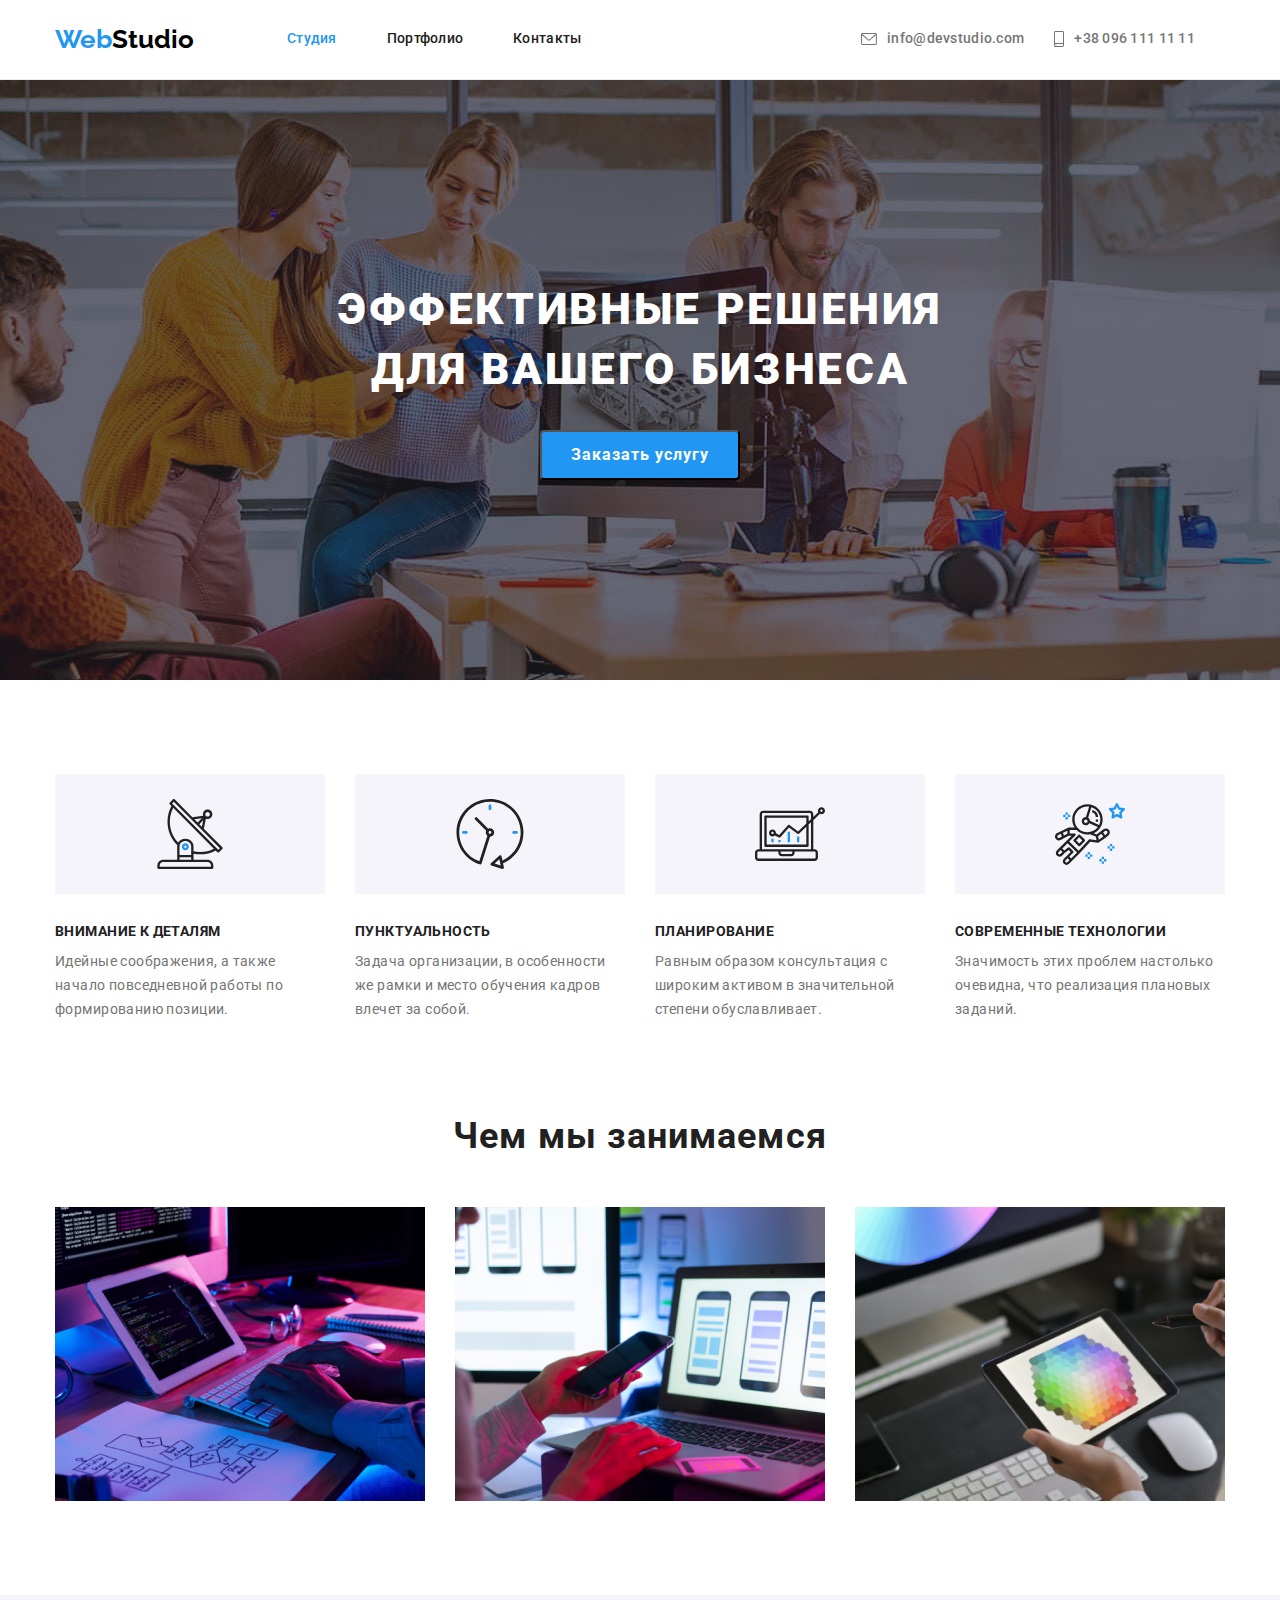
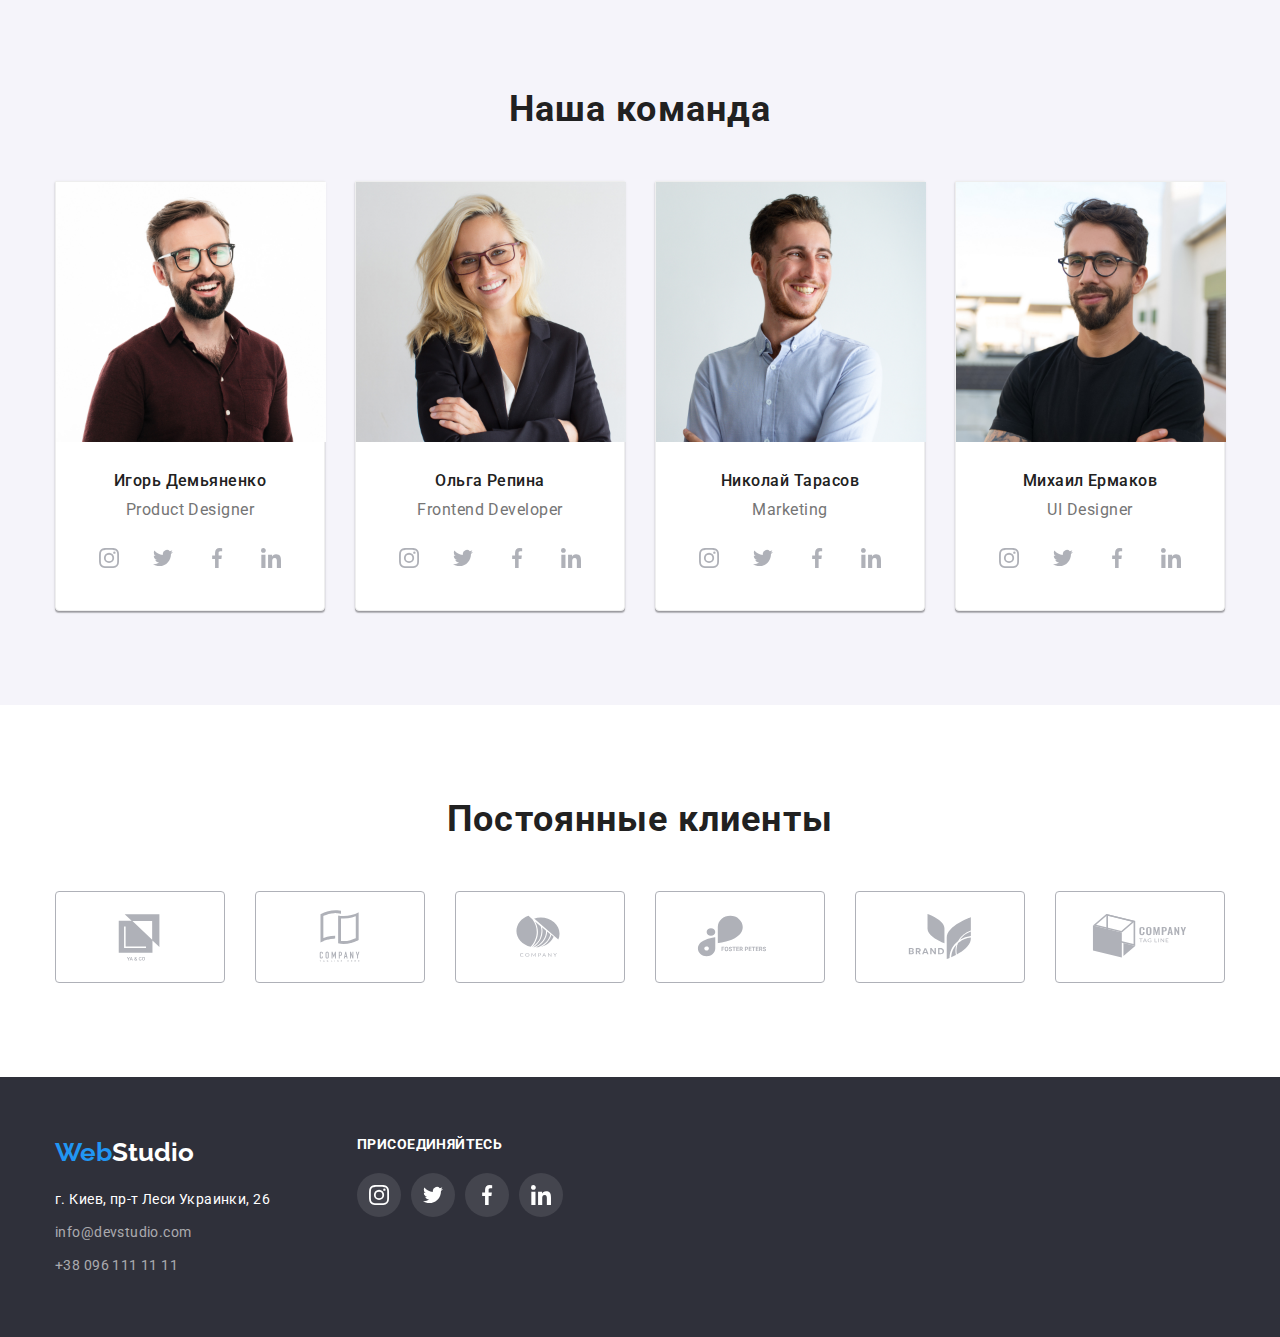
==== commit c64113a4: "внесла правки ментора" ====
--- a/index.html
+++ b/index.html
@@ -24,22 +24,21 @@
                 <a class="logo" href="./index.html">Web<span class="logo2">Studio</span></a>
                 <!--Навигация-->
                 <ul class="site-nav list">
-                    <li class="item"><a class="link element" href="./index.html"><span
-                                class="item-link">Студия</span></a></li>
+                    <li class="item"><a class="link element" href="./index.html"><span class="item-link">Студия</span></a></li>
                     <li class="item"><a class="link element" href="./portfolio.html">Портфолио</a></li>
                     <li class="item"><a class="link element" href="">Контакты</a></li>
                 </ul>
             </nav>
             <ul class="list-contact main-cntct">
-                <li class="link-contact cntck">
+                <li class="link-contact cntct">
                     <a class="element " href="mailto:info@devstudio.com">
-                    <svg class="contact" width="16" height="12">
-                        <use href="/images/icons.svg#icon-envelope" rel="noopener noreferrer" ></use>
+                    <svg class="mail-tell" width="16" height="12">
+                        <use class="contact"  href="/images/icons.svg#icon-envelope" rel="noopener noreferrer" ></use>
                     </svg>info@devstudio.com</a></li>
                 <li class="link-contact cntct">
                     <a class="element" href="tel:+380961111111">
-                    <svg class="contact" width="10" height="16">
-                        <use href="./images/icons.svg#icon-smartphone" rel="noopener noreferrer"></use>
+                    <svg class="mail-tell" width="10" height="16">
+                        <use class="contact" href="./images/icons.svg#icon-smartphone" rel="noopener noreferrer"></use>
                     </svg>+38 096 111 11 11</a></li>
             </ul>
         </div>
@@ -284,48 +283,48 @@
                 <ul class="clients">
                     <li class="clients-item">
                         <a class="clients-link" href="" >
-                            <svg class="clients-icon" width="106" height="60" >
-                                <use href="./images/icons.svg#icon-Logo1">
+                            <svg width="106" height="60" >
+                                <use class="clients-icon" href="./images/icons.svg#icon-Logo1">
                                 </use>
                             </svg>
                         </a>
                     </li>
                     <li class="clients-item">
                         <a class="clients-link" href="" >
-                        <svg class="clients-icon" width="106" height="60">
-                            <use href="./images/icons.svg#icon-logo2 ">
+                        <svg width="106" height="60">
+                            <use class="clients-icon" href="./images/icons.svg#icon-logo2 ">
                             </use>
                         </svg>
                     </a>
                     </li>
                     <li class="clients-item">
                         <a class="clients-link" href="">
-                            <svg class="clients-icon" width="106" height="60">
-                                <use href="./images/icons.svg#icon-Logo3">
+                            <svg width="106" height="60">
+                                <use class="clients-icon" href="./images/icons.svg#icon-Logo3">
                                 </use>
                             </svg>
                         </a>
                     </li>
                     <li class="clients-item">
                         <a class="clients-link" href="">
-                            <svg class="clients-icon" width="106" height="60">
-                                <use href="./images/icons.svg#icon-Logo4">
+                            <svg width="106" height="60">
+                                <use class="clients-icon" href="./images/icons.svg#icon-Logo4">
                                 </use>
                             </svg>
                         </a>
                     </li>
                     <li class="clients-item">
                         <a class="clients-link" href="">
-                            <svg class="clients-icon" width="106" height="60">
-                            <use href="./images/icons.svg#icon-Logo5">
+                            <svg width="106" height="60">
+                            <use  class="clients-icon" href="./images/icons.svg#icon-Logo5">
                             </use>
                             </svg>
                         </a>
                     </li>
                     <li class="clients-item">
                         <a class="clients-link" href="">
-                            <svg class="clients-icon" width="106" height="60">
-                                <use href="./images/icons.svg#icon-Logo6">
+                            <svg  width="106" height="60">
+                                <use class="clients-icon" href="./images/icons.svg#icon-Logo6">
                                 </use>
                             </svg>
                         </a>
--- a/css/styles.css
+++ b/css/styles.css
@@ -221,30 +221,46 @@
     margin-left: auto;
     margin-top: 0px;
     margin-bottom: 0px;
-    padding-left: 0px;
-}
-
-.list-contact .link-contact+.link-contact {
+}
+.link-contact {
+    margin-right: 30px ;
+}
+/* .list-contact .link-contact+.link-contact {
     margin-left: 50px;
-}
+} */
 .main-cntct {
     display: flex;
     align-items: center;
 }
 
+
 .element { 
     display: flex;
     align-items: center;
     fill: #757575;
+
+}
+.element:focus {
+    color: #2196F3;
 }
 .contact {
     margin-right: 10px;
 }
-.contact:hover,
-.contact:focus {
+.cntct:hover {
     fill: #2196F3;
 }
-
+.cntct:focus {
+    fill: #2196F3;
+}
+.element:hover .contact {
+    fill: #2196F3;
+}
+.element:focus .contact {
+    fill: #2196F3;
+}
+.mail-tell {
+    margin-right: 10px;
+}
 /* кнопки */
 
 .btn-portfolio {
@@ -561,7 +577,7 @@
     margin-bottom: 50px;
 }
 .clients-item {
-    display: inline-block;
+    
 }
 .clients {
     display: flex;
@@ -581,16 +597,26 @@
 .clients-link:not(:last-child) {
     margin-right: 0px;
 }
-.clients-link:focus,
+/* .clients-link:focus,
 .clients-link:hover {
     border-color: #2196F3;
 }
 .clients-icon:focus,
 .clients-icon:hover { 
     fill: #2196F3;
-}
+} */
+.clients-link:hover .clients-icon {
+    fill: #2196F3;
+}
+.clients-link:focus .clients-icon {
+    fill: #2196F3;
+}
+.clients-link:hover {
+    border-color: #2196F3;
+}
+
 .clients-icon {
-    fill: #757575;
+    fill: #AFB1B8;
 }
 /* футер */
 .footer {
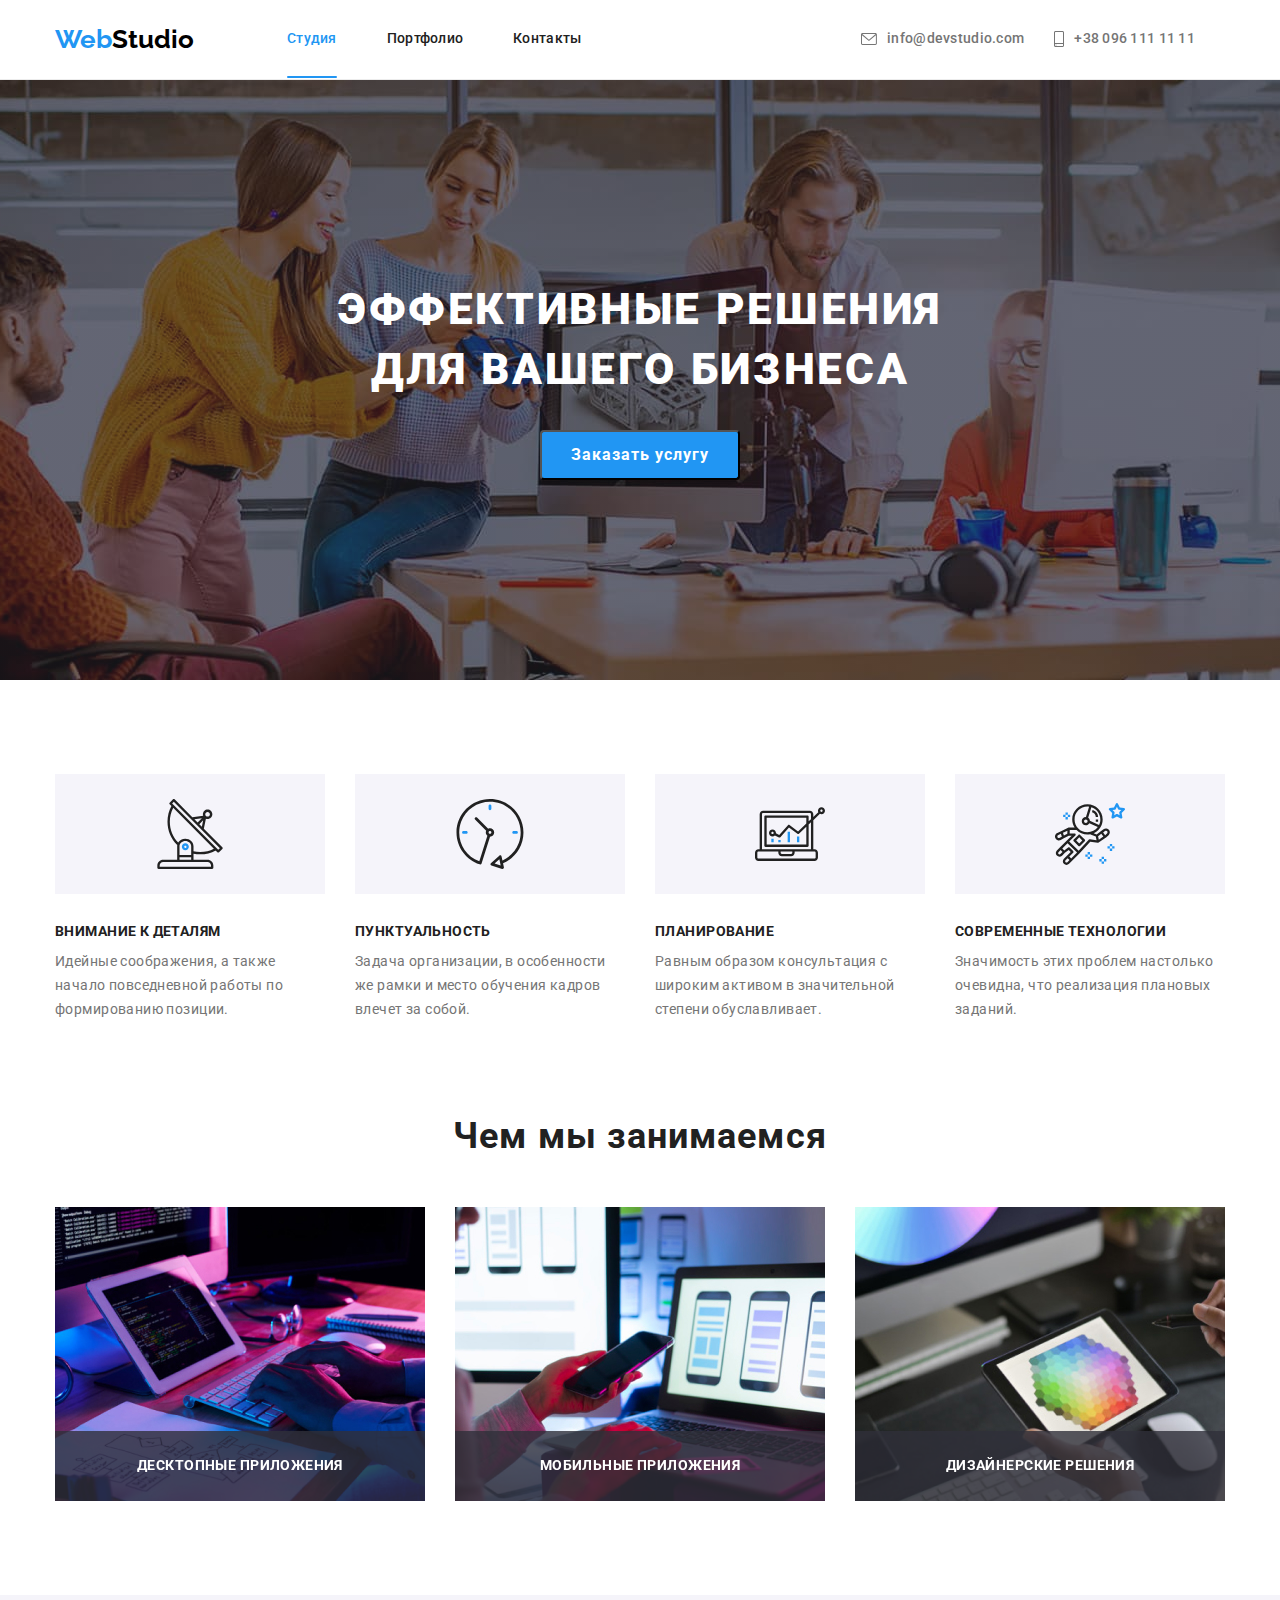
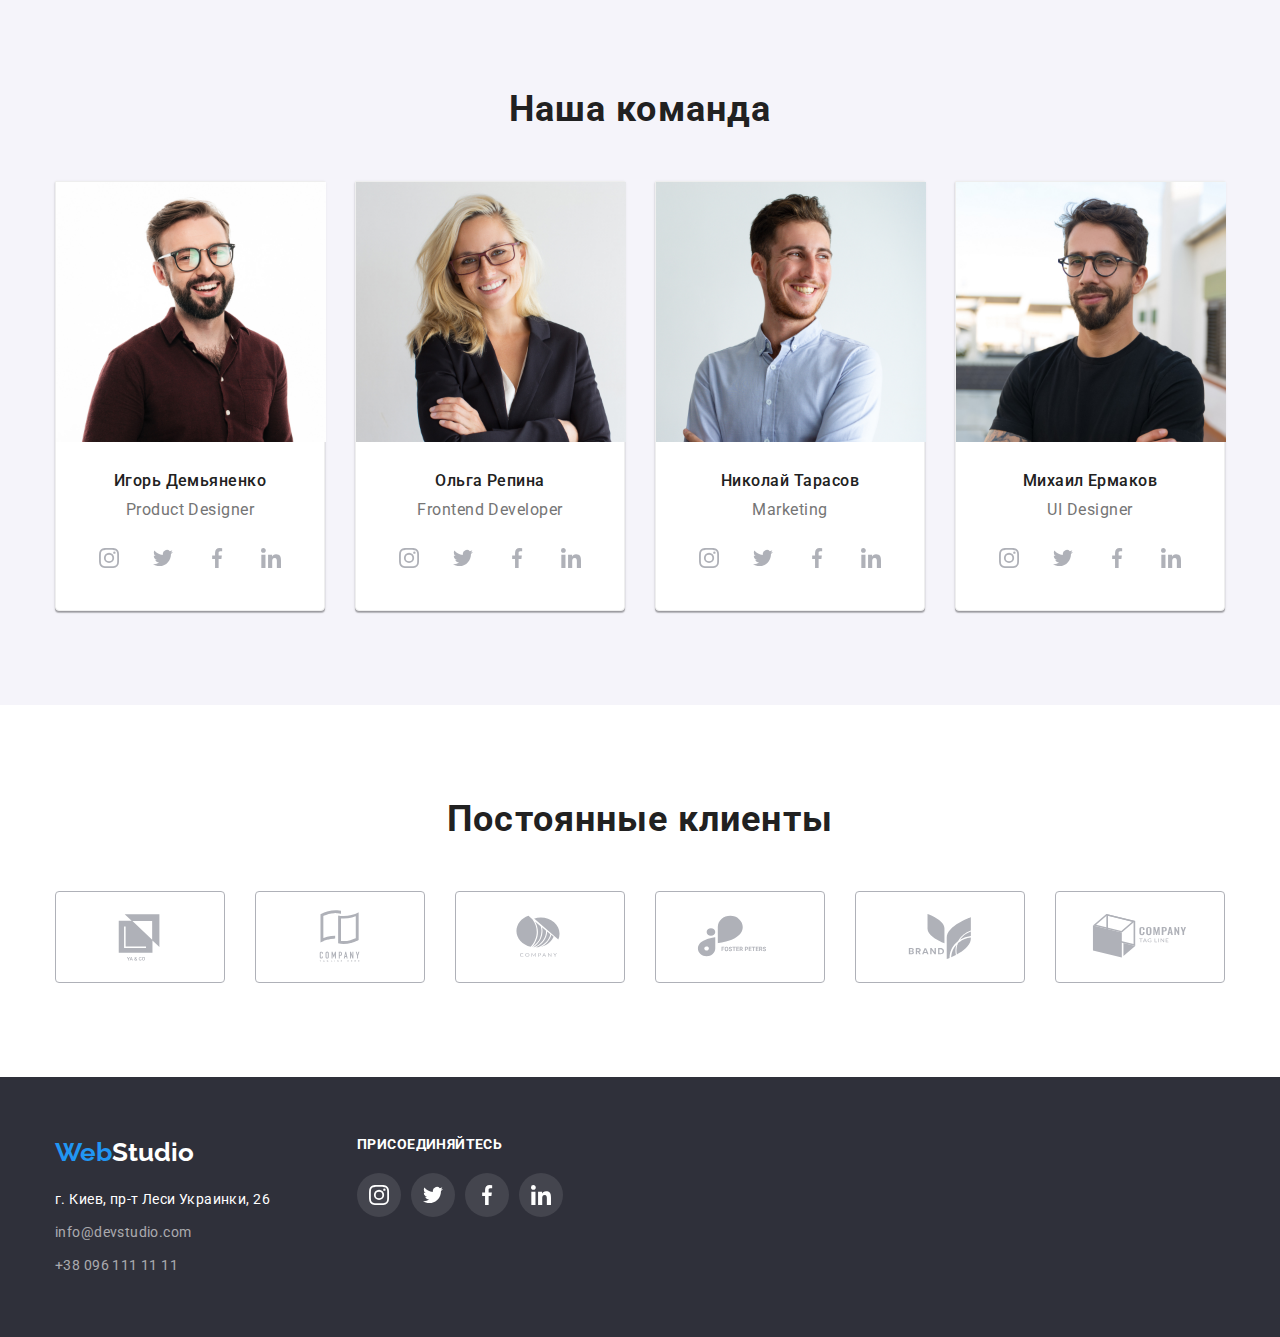
==== commit 4fe7583c: "fdgfgfsbgbd" ====
--- a/index.html
+++ b/index.html
@@ -24,7 +24,8 @@
                 <a class="logo" href="./index.html">Web<span class="logo2">Studio</span></a>
                 <!--Навигация-->
                 <ul class="site-nav list">
-                    <li class="item"><a class="link element" href="./index.html"><span class="item-link">Студия</span></a></li>
+                    <li class="item">
+                        <a class="link element" href="./index.html"><span class="item-link">Студия</span></a></li>
                     <li class="item"><a class="link element" href="./portfolio.html">Портфолио</a></li>
                     <li class="item"><a class="link element" href="">Контакты</a></li>
                 </ul>
@@ -33,7 +34,7 @@
                 <li class="link-contact cntct">
                     <a class="element " href="mailto:info@devstudio.com">
                     <svg class="mail-tell" width="16" height="12">
-                        <use class="contact"  href="/images/icons.svg#icon-envelope" rel="noopener noreferrer" ></use>
+                        <use class="contact"  href="./images/icons.svg#icon-envelope" rel="noopener noreferrer" ></use>
                     </svg>info@devstudio.com</a></li>
                 <li class="link-contact cntct">
                     <a class="element" href="tel:+380961111111">
@@ -49,7 +50,7 @@
         <section class="hero main-photo">
             <div class="container overlay">
                 <h1 class="style-title">Эффективные решения </br> для вашего бизнеса</h1>
-                <button class="btn-hero" type="button">Заказать услугу</button>
+                <button data-modal-open class="btn-hero" type="button">Заказать услугу</button>
             </div>
         </section>
         </div>
@@ -102,20 +103,33 @@
                     </li>
                 </ul>
             </div>
+            <div class="backdrop is-hidden" data-modal>
+                <div class="modal">
+                    <button data-modal-close class="modal-btn">
+                        <svg class="btn-x" width="30" heidht="30">
+                            <use href="./images/icons.svg#icon-Vector">
+                            </use>
+                        </svg>
+                    </button>
+                </div>
+            </div>
         </section>
         <section class="work">
             <div class="container">
-                <h2 class="title-work">Чем мы занимаемся</h2>
+                <h2 class="title-work" >Чем мы занимаемся</h2>
                 <div class="list-work">
                     <ul class="list asset">
                         <li class="item item-work">
-                            <img class="" src="./images/img.jpg" alt="пример1" width="370">
+                            <img class="" src="./images/img.jpg" alt="пример1" width="370" >
+                            <p class="item-work-text">ДЕСКТОПНЫЕ ПРИЛОЖЕНИЯ</p>
                         </li>
                         <li class="item item-work">
                             <img class="" src="./images/img1.jpg" alt="пример2" width="370">
+                            <p class="item-work-text">МОБИЛЬНЫЕ ПРИЛОЖЕНИЯ</p>
                         </li>
                         <li class="item item-work">
                             <img class="" src="./images/img2.jpg" alt="пример3" width="370">
+                            <p class="item-work-text">ДИЗАЙНЕРСКИЕ РЕШЕНИЯ</p>
                         </li>
                     </ul>
                 </div>
@@ -388,7 +402,7 @@
         </div>
        </div>
     </footer>
-
+    <script src="./js/modal.js"></script>
 </body>
 
 </html>--- a/css/styles.css
+++ b/css/styles.css
@@ -57,6 +57,36 @@
 
 
 }
+.backdrop {
+    position: fixed;
+    top: 0;
+    left: 0;
+    width: 100%;
+    height: 100%;
+    background-color: rgba(0, 0, 0, 0.2);;
+}
+.backdrop.is-hidden {
+    opacity: 0;
+    pointer-events: none;
+}
+.modal-btn {
+    position: absolute;
+    top: 0;
+    right: 0;
+    border: 1px solid rgba(0, 0, 0, 0.1);
+    border-radius: 4px;
+}
+
+.modal {
+    position: relative;
+    top: 50%;
+    left: 50%;
+    transform: translate(-50%, -50%);
+
+    width: 528px;
+    height: 581px;
+    background-color: #FFFFFF;
+}
 
 .portfolio {
     padding-top: 100px;
@@ -77,6 +107,54 @@
     box-sizing: border-box;
     border: 1px solid #eeeeee
 }
+.product-thumb {
+    position: relative;
+}
+.flex-element:hover::before{
+    opacity: 1;
+
+}
+.flex-element::before {
+    display: inline-block;
+    content: '';
+    width: 370px;
+    z-index: 1;
+    height: 294px;
+    background-color:rgba(33, 150, 243, 0.9);
+    position: absolute;
+    opacity: 0;
+}
+.flex-element {
+    position: relative;
+}
+
+.flex-element-text {
+    position: absolute;
+    align-items: center;
+    justify-content: center;
+    top: 0;
+    left: 0;
+
+    opacity: 0;
+
+    font-family: 'Roboto';
+    font-weight: 400;
+    font-size: 18px;
+    line-height: 1.55;
+    letter-spacing: 0.03em;
+    
+    color: #FFFFFF;
+    background-color: rgba(33, 150, 243, 0.9);;
+    
+    padding-top: 63px;
+    padding-right: 24px;
+    padding-bottom: 63px;
+    padding-left: 24px;     
+}
+
+.flex-element-text:hover {
+    opacity: 1;
+}
 
 .item-progect {
     padding-top: 24px;
@@ -106,12 +184,6 @@
     padding: 0px;
     display: flex;
     list-style: none;
-
-}
-
-.item-work {
-    width: 370px;
-    display: inline-block;
 }
 
 .item-asset {
@@ -119,13 +191,43 @@
     padding-right: auto;
     padding-left: auto;
 }
-/* про нас */
+/* чем мы занимаемся */
 .asset-section {
     padding-top: 94px;
     padding-bottom: 94px;
 }
 .asset {
     justify-content: space-between;
+    
+}
+.item-work {
+    width: 370px;
+    display: inline-block;
+    position: relative;
+}
+.item-work-text {
+    position: absolute;
+    width: 370px;
+    height: 70px;
+    bottom: 0;
+    left: 0;
+    background-color: rgba(47, 48, 58, 0.8);
+
+    align-items: center;
+    text-align: center;
+    justify-content: center;
+
+    font-family: 'Roboto';
+    
+    font-weight: 700;
+    font-size: 14px;
+    line-height: 1.14;
+    letter-spacing: 0.03em;
+    text-transform: uppercase;
+    padding-top: 27px;
+    
+    color: #FFFFFF;
+    
 }
 
 .asset-link {
@@ -201,7 +303,10 @@
 }
 
 .item-link {
+    padding-top: 32px;
+    padding-bottom: 32px;
     color: #2196F3;
+    position: relative;
 }
 
 .link-contact {
@@ -225,14 +330,23 @@
 .link-contact {
     margin-right: 30px ;
 }
-/* .list-contact .link-contact+.link-contact {
-    margin-left: 50px;
-} */
+
 .main-cntct {
     display: flex;
     align-items: center;
 }
 
+.item-link::after {
+   position: absolute;
+   bottom: 0;
+   content: '';
+   display: block;
+   width: 100%;
+   height: 2px;
+   background-color: #2196f3;
+   border-radius: 2px;
+
+}
 
 .element { 
     display: flex;
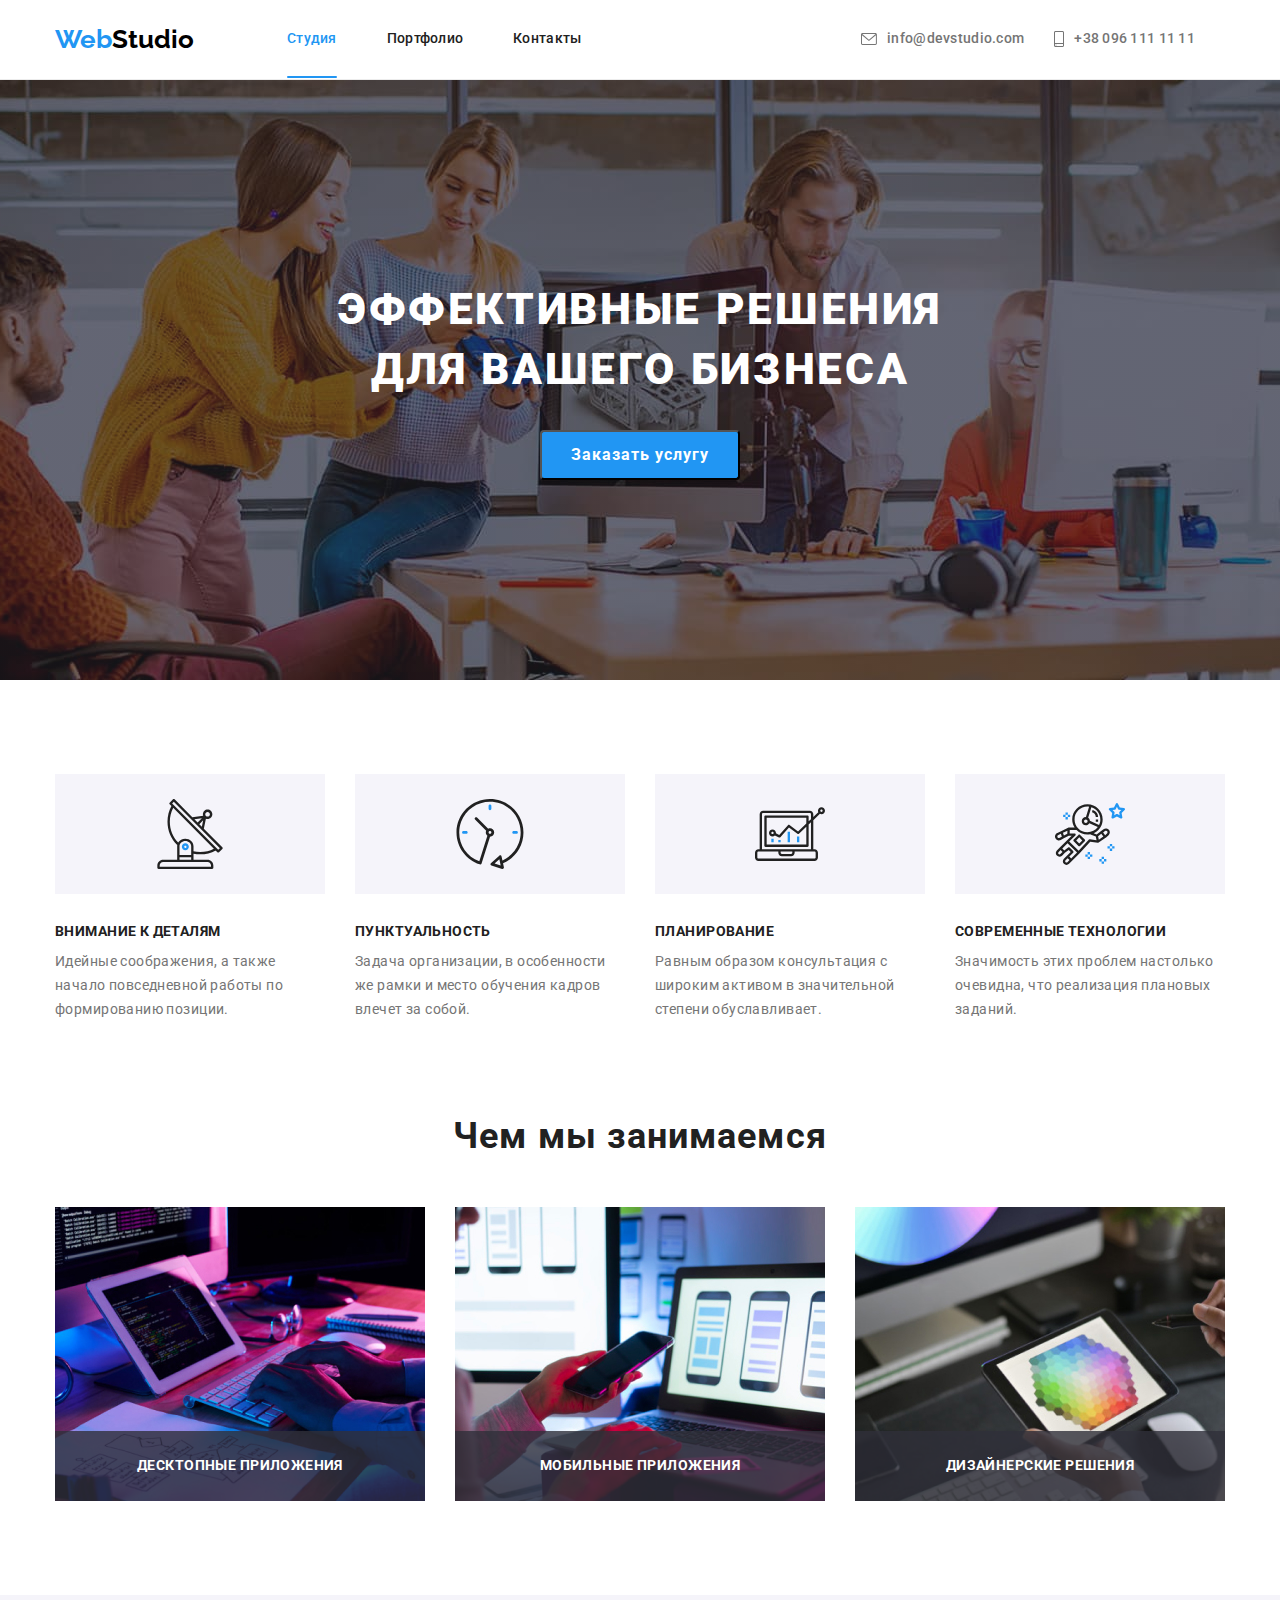
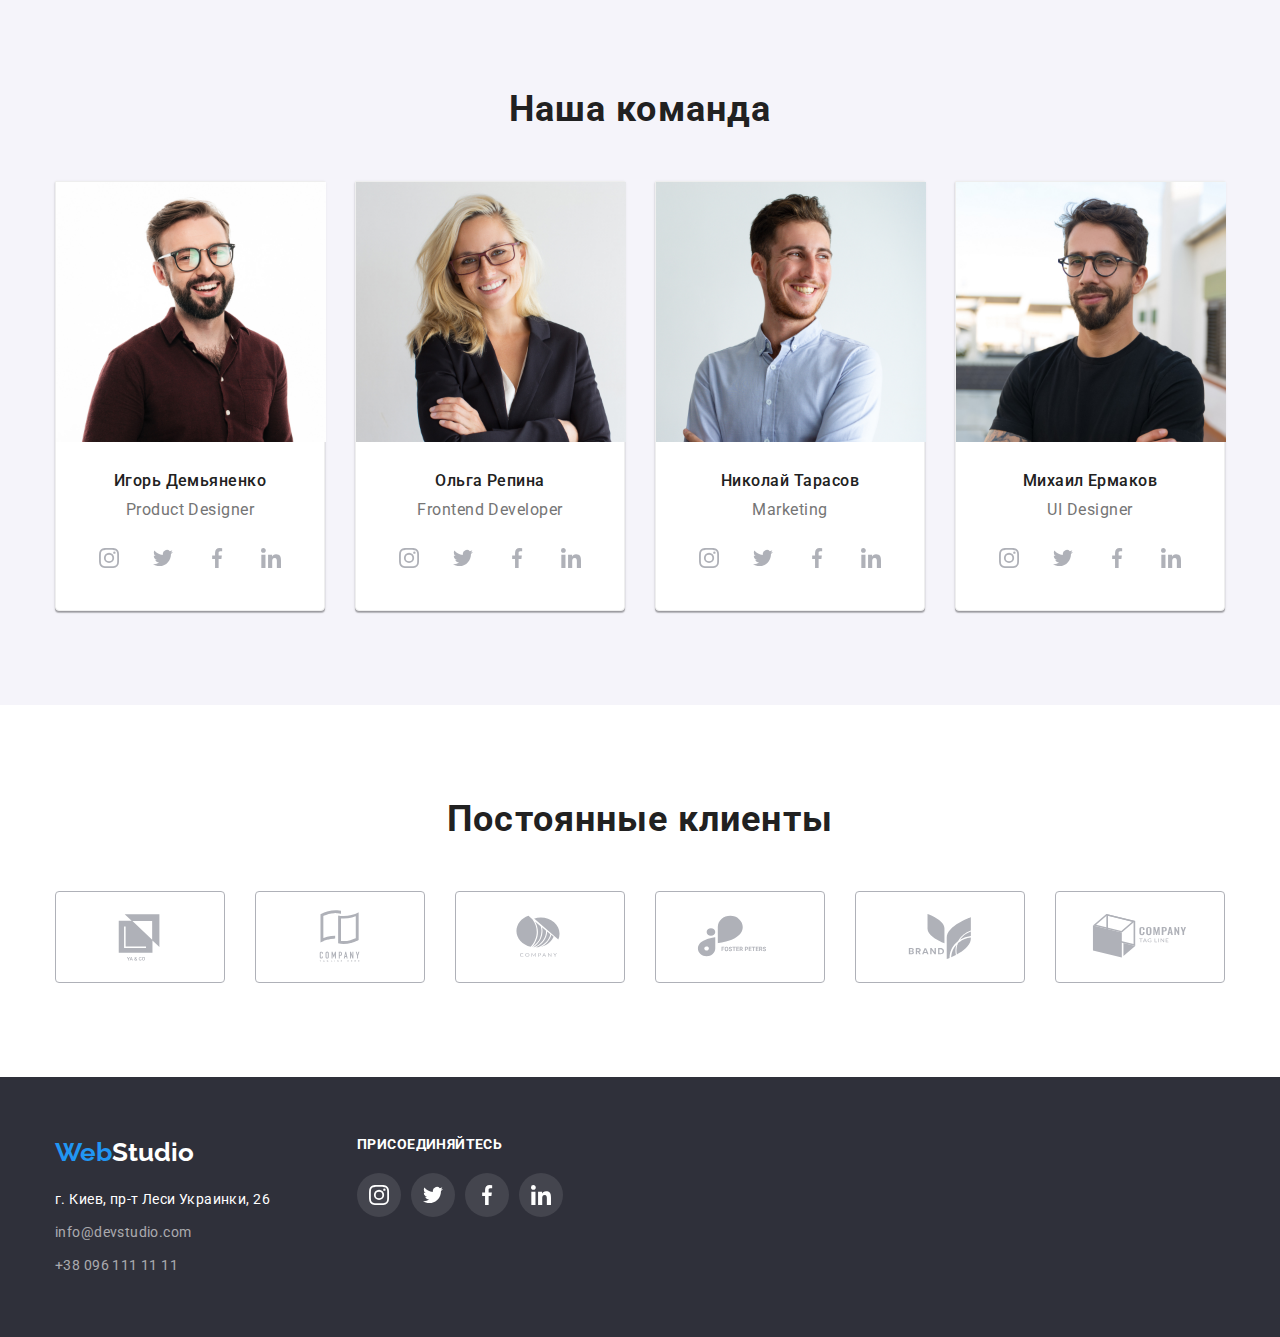
==== commit a35b6a43: "откорректировала кнопку" ====
--- a/index.html
+++ b/index.html
@@ -106,7 +106,7 @@
             <div class="backdrop is-hidden" data-modal>
                 <div class="modal">
                     <button data-modal-close class="modal-btn">
-                        <svg class="btn-x" width="30" heidht="30">
+                        <svg class="btn-x" width="11" heidht="11">
                             <use href="./images/icons.svg#icon-Vector">
                             </use>
                         </svg>
--- a/css/styles.css
+++ b/css/styles.css
@@ -63,18 +63,27 @@
     left: 0;
     width: 100%;
     height: 100%;
-    background-color: rgba(0, 0, 0, 0.2);;
+    background-color: rgba(0, 0, 0, 0.2);
+    z-index: 1;
 }
 .backdrop.is-hidden {
     opacity: 0;
     pointer-events: none;
+    visibility: hidden;
 }
 .modal-btn {
     position: absolute;
     top: 0;
     right: 0;
+    height: 30px;
+    width: 30px;
     border: 1px solid rgba(0, 0, 0, 0.1);
-    border-radius: 4px;
+    border-radius: 50%;
+    display: flex;
+    align-items: center;
+    text-align: center;
+    justify-content: center;
+
 }
 
 .modal {
@@ -126,6 +135,7 @@
 }
 .flex-element {
     position: relative;
+ 
 }
 
 .flex-element-text {
@@ -151,6 +161,11 @@
     padding-bottom: 63px;
     padding-left: 24px;     
 }
+
+        /* transition-property: var(--blue-clr-element);
+        transition-duration: 250ms;
+        transition-timing-function: cubic-bezier(0.4, 0, 0.2, 1); */
+
 
 .flex-element-text:hover {
     opacity: 1;
